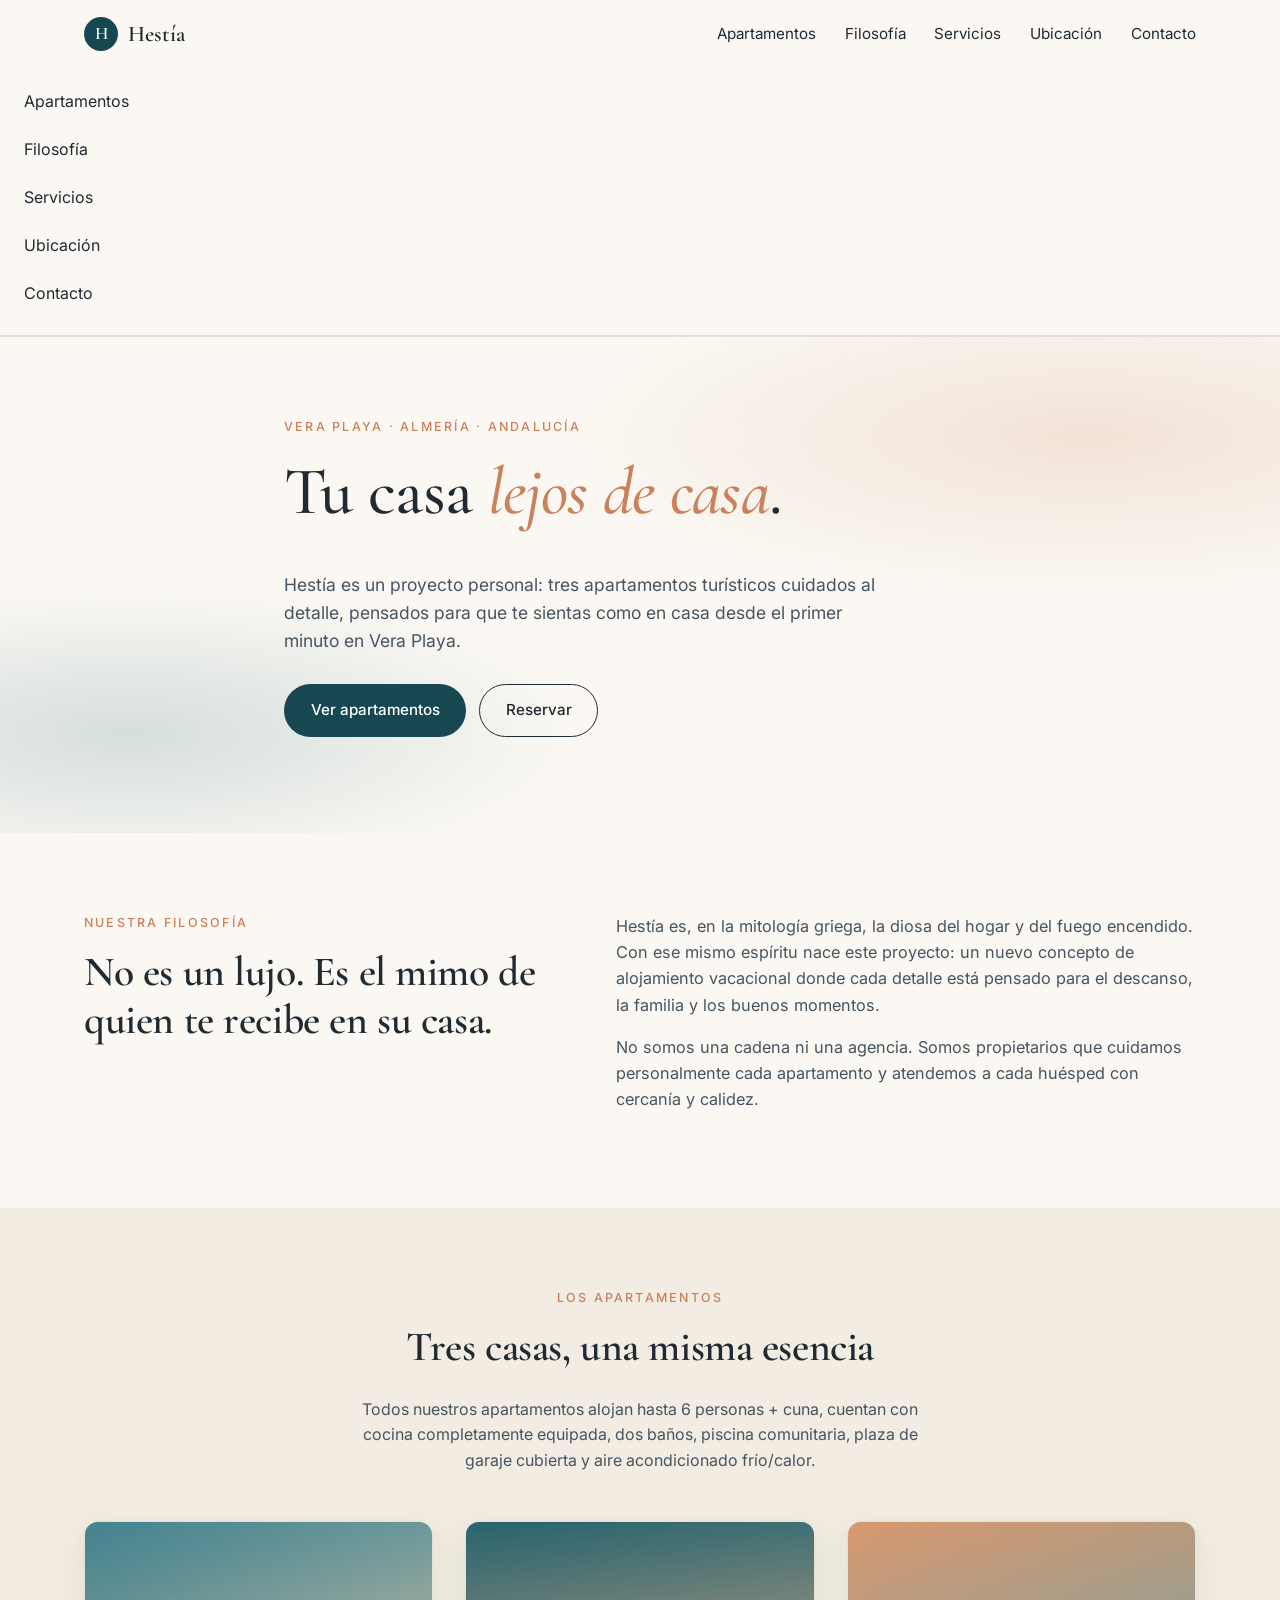
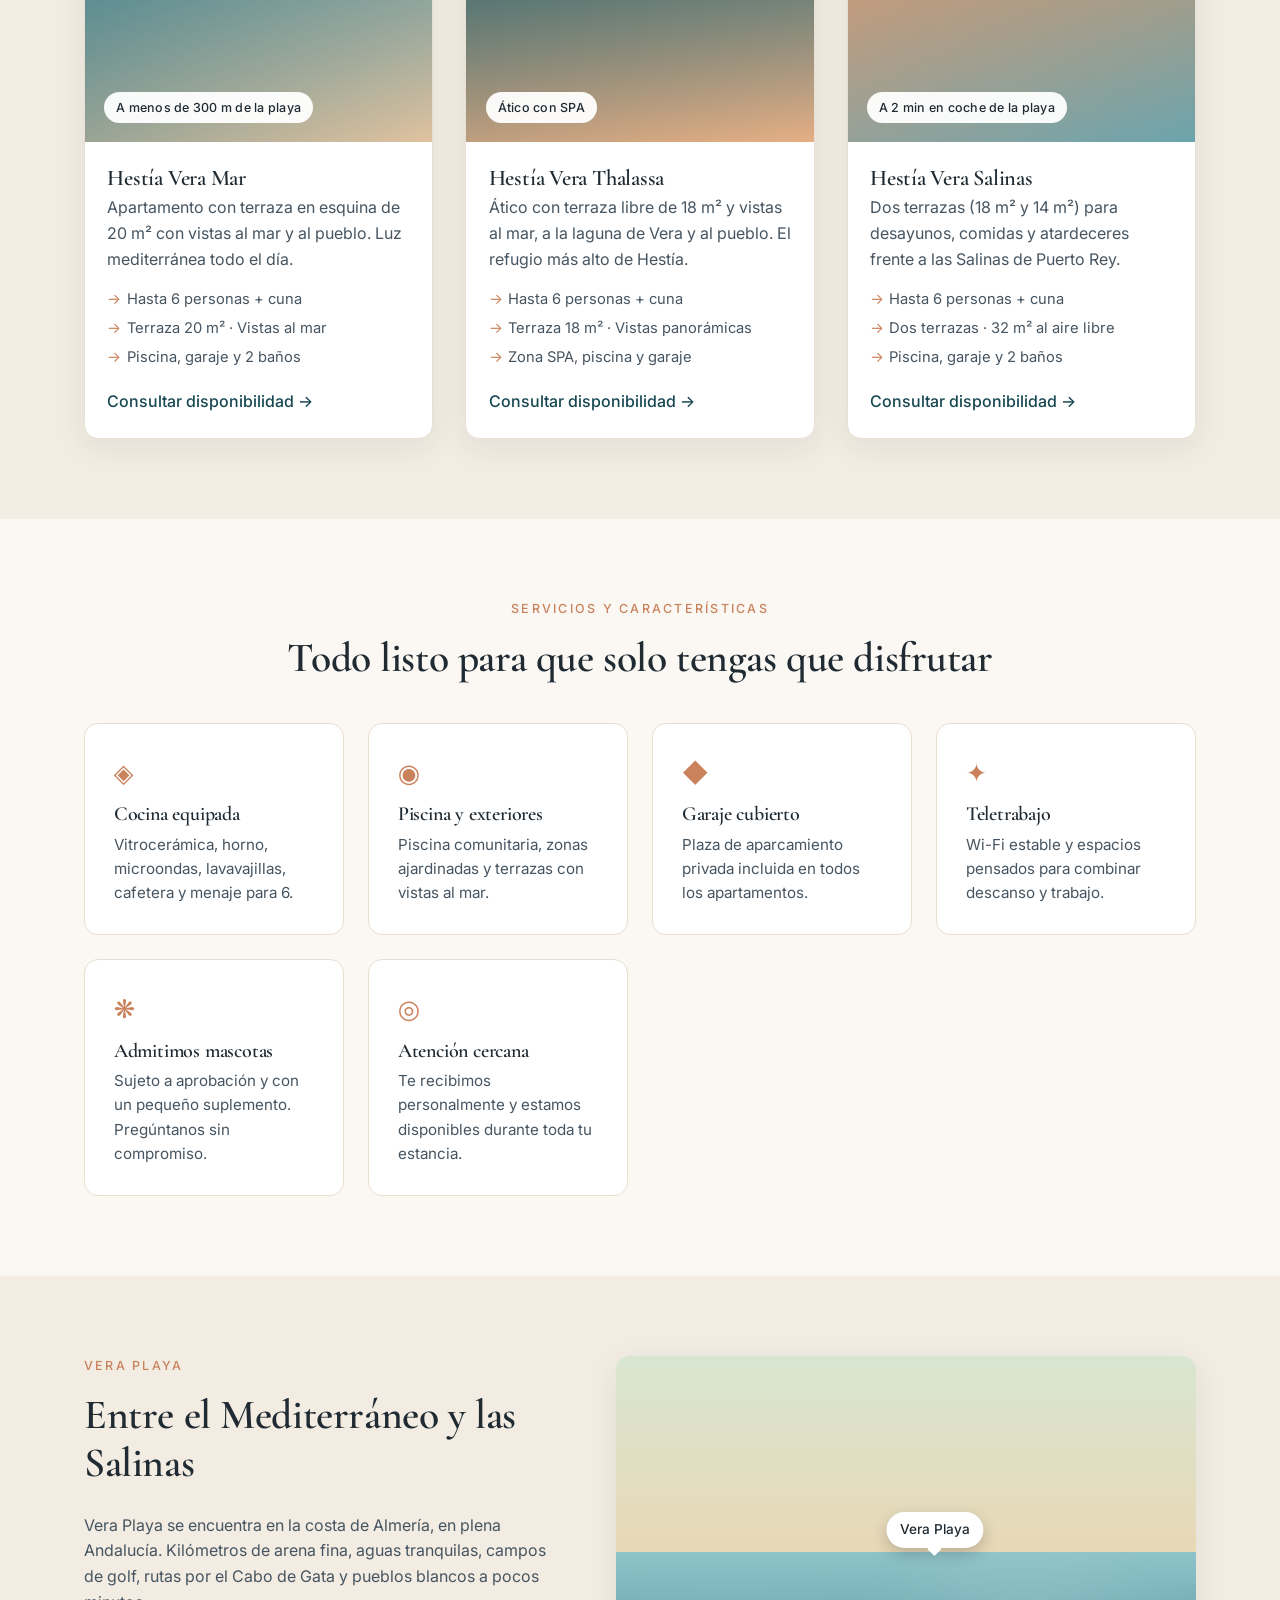
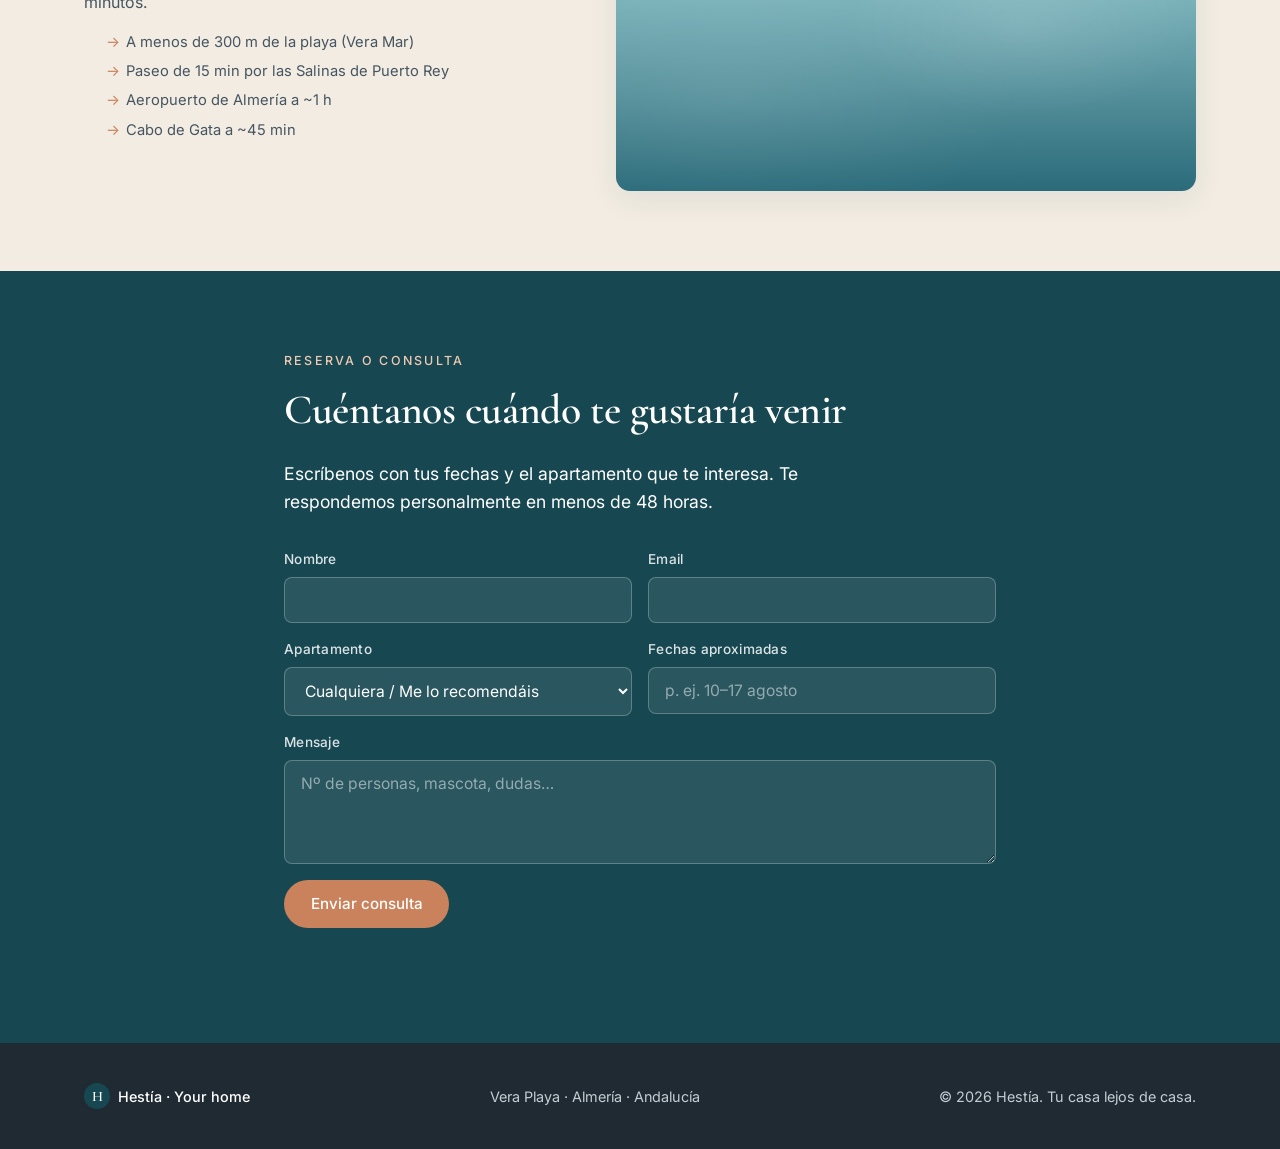
==== index.html @ c9be52aa "feat: initial Hestía landing page Sitio estático con los tres apartamentos (Vera Mar, Vera Thalassa," ====
<!DOCTYPE html>
<html lang="es">
<head>
  <meta charset="UTF-8" />
  <meta name="viewport" content="width=device-width, initial-scale=1.0" />
  <meta name="description" content="Hestía — Alquiler de apartamentos turísticos únicos en Vera Playa, Almería. Tu casa lejos de casa." />
  <title>Hestía · Apartamentos turísticos en Vera Playa, Almería</title>
  <link rel="preconnect" href="https://fonts.googleapis.com" />
  <link rel="preconnect" href="https://fonts.gstatic.com" crossorigin />
  <link href="https://fonts.googleapis.com/css2?family=Cormorant+Garamond:wght@500;600;700&family=Inter:wght@300;400;500;600&display=swap" rel="stylesheet" />
  <link rel="stylesheet" href="styles.css" />
</head>
<body>
  <header class="site-header">
    <div class="container nav">
      <a href="#" class="logo">
        <span class="logo-mark">H</span>
        <span class="logo-text">Hestía</span>
      </a>
      <nav aria-label="Principal">
        <ul class="nav-list">
          <li><a href="#apartamentos">Apartamentos</a></li>
          <li><a href="#filosofia">Filosofía</a></li>
          <li><a href="#servicios">Servicios</a></li>
          <li><a href="#ubicacion">Ubicación</a></li>
          <li><a href="#contacto">Contacto</a></li>
        </ul>
      </nav>
      <button class="menu-toggle" aria-expanded="false" aria-controls="mobile-nav" aria-label="Abrir menú">
        <span></span><span></span><span></span>
      </button>
    </div>
    <div id="mobile-nav" class="mobile-nav" hidden>
      <a href="#apartamentos">Apartamentos</a>
      <a href="#filosofia">Filosofía</a>
      <a href="#servicios">Servicios</a>
      <a href="#ubicacion">Ubicación</a>
      <a href="#contacto">Contacto</a>
    </div>
  </header>

  <main>
    <section class="hero">
      <div class="container hero-inner">
        <p class="eyebrow">Vera Playa · Almería · Andalucía</p>
        <h1>Tu casa <em>lejos de casa</em>.</h1>
        <p class="lead">
          Hestía es un proyecto personal: tres apartamentos turísticos cuidados
          al detalle, pensados para que te sientas como en casa desde el primer
          minuto en Vera Playa.
        </p>
        <div class="cta-row">
          <a class="btn btn-primary" href="#apartamentos">Ver apartamentos</a>
          <a class="btn btn-ghost" href="#contacto">Reservar</a>
        </div>
      </div>
      <div class="hero-gradient" aria-hidden="true"></div>
    </section>

    <section id="filosofia" class="section">
      <div class="container two-col">
        <div>
          <p class="eyebrow">Nuestra filosofía</p>
          <h2>No es un lujo. Es el mimo de quien te recibe en su casa.</h2>
        </div>
        <div class="prose">
          <p>
            Hestía es, en la mitología griega, la diosa del hogar y del fuego
            encendido. Con ese mismo espíritu nace este proyecto: un nuevo
            concepto de alojamiento vacacional donde cada detalle está pensado
            para el descanso, la familia y los buenos momentos.
          </p>
          <p>
            No somos una cadena ni una agencia. Somos propietarios que cuidamos
            personalmente cada apartamento y atendemos a cada huésped con
            cercanía y calidez.
          </p>
        </div>
      </div>
    </section>

    <section id="apartamentos" class="section section-alt">
      <div class="container">
        <p class="eyebrow center">Los apartamentos</p>
        <h2 class="center">Tres casas, una misma esencia</h2>
        <p class="section-intro center">
          Todos nuestros apartamentos alojan hasta 6 personas + cuna, cuentan
          con cocina completamente equipada, dos baños, piscina comunitaria,
          plaza de garaje cubierta y aire acondicionado frío/calor.
        </p>

        <div class="projects">
          <article class="project">
            <div class="project-art project-1" aria-hidden="true">
              <span class="project-tag">A menos de 300 m de la playa</span>
            </div>
            <h3>Hestía Vera Mar</h3>
            <p>
              Apartamento con terraza en esquina de 20 m² con vistas al mar y
              al pueblo. Luz mediterránea todo el día.
            </p>
            <ul class="feature-list">
              <li>Hasta 6 personas + cuna</li>
              <li>Terraza 20 m² · Vistas al mar</li>
              <li>Piscina, garaje y 2 baños</li>
            </ul>
            <a class="link-arrow" href="#contacto">Consultar disponibilidad →</a>
          </article>

          <article class="project">
            <div class="project-art project-2" aria-hidden="true">
              <span class="project-tag">Ático con SPA</span>
            </div>
            <h3>Hestía Vera Thalassa</h3>
            <p>
              Ático con terraza libre de 18 m² y vistas al mar, a la laguna de
              Vera y al pueblo. El refugio más alto de Hestía.
            </p>
            <ul class="feature-list">
              <li>Hasta 6 personas + cuna</li>
              <li>Terraza 18 m² · Vistas panorámicas</li>
              <li>Zona SPA, piscina y garaje</li>
            </ul>
            <a class="link-arrow" href="#contacto">Consultar disponibilidad →</a>
          </article>

          <article class="project">
            <div class="project-art project-3" aria-hidden="true">
              <span class="project-tag">A 2 min en coche de la playa</span>
            </div>
            <h3>Hestía Vera Salinas</h3>
            <p>
              Dos terrazas (18 m² y 14 m²) para desayunos, comidas y atardeceres
              frente a las Salinas de Puerto Rey.
            </p>
            <ul class="feature-list">
              <li>Hasta 6 personas + cuna</li>
              <li>Dos terrazas · 32 m² al aire libre</li>
              <li>Piscina, garaje y 2 baños</li>
            </ul>
            <a class="link-arrow" href="#contacto">Consultar disponibilidad →</a>
          </article>
        </div>
      </div>
    </section>

    <section id="servicios" class="section">
      <div class="container">
        <p class="eyebrow center">Servicios y características</p>
        <h2 class="center">Todo listo para que solo tengas que disfrutar</h2>
        <div class="grid">
          <article class="card">
            <div class="card-icon" aria-hidden="true">◈</div>
            <h3>Cocina equipada</h3>
            <p>Vitrocerámica, horno, microondas, lavavajillas, cafetera y menaje para 6.</p>
          </article>
          <article class="card">
            <div class="card-icon" aria-hidden="true">◉</div>
            <h3>Piscina y exteriores</h3>
            <p>Piscina comunitaria, zonas ajardinadas y terrazas con vistas al mar.</p>
          </article>
          <article class="card">
            <div class="card-icon" aria-hidden="true">◆</div>
            <h3>Garaje cubierto</h3>
            <p>Plaza de aparcamiento privada incluida en todos los apartamentos.</p>
          </article>
          <article class="card">
            <div class="card-icon" aria-hidden="true">✦</div>
            <h3>Teletrabajo</h3>
            <p>Wi-Fi estable y espacios pensados para combinar descanso y trabajo.</p>
          </article>
          <article class="card">
            <div class="card-icon" aria-hidden="true">❋</div>
            <h3>Admitimos mascotas</h3>
            <p>Sujeto a aprobación y con un pequeño suplemento. Pregúntanos sin compromiso.</p>
          </article>
          <article class="card">
            <div class="card-icon" aria-hidden="true">◎</div>
            <h3>Atención cercana</h3>
            <p>Te recibimos personalmente y estamos disponibles durante toda tu estancia.</p>
          </article>
        </div>
      </div>
    </section>

    <section id="ubicacion" class="section section-alt">
      <div class="container two-col">
        <div>
          <p class="eyebrow">Vera Playa</p>
          <h2>Entre el Mediterráneo y las Salinas</h2>
          <p class="prose">
            Vera Playa se encuentra en la costa de Almería, en plena Andalucía.
            Kilómetros de arena fina, aguas tranquilas, campos de golf, rutas
            por el Cabo de Gata y pueblos blancos a pocos minutos.
          </p>
          <ul class="feature-list">
            <li>A menos de 300 m de la playa (Vera Mar)</li>
            <li>Paseo de 15 min por las Salinas de Puerto Rey</li>
            <li>Aeropuerto de Almería a ~1 h</li>
            <li>Cabo de Gata a ~45 min</li>
          </ul>
        </div>
        <div class="map-card" aria-hidden="true">
          <div class="map-pin">Vera Playa</div>
          <div class="map-coast"></div>
        </div>
      </div>
    </section>

    <section id="contacto" class="section section-dark">
      <div class="container contact">
        <p class="eyebrow">Reserva o consulta</p>
        <h2>Cuéntanos cuándo te gustaría venir</h2>
        <p class="lead">
          Escríbenos con tus fechas y el apartamento que te interesa. Te
          respondemos personalmente en menos de 48 horas.
        </p>
        <form class="contact-form" novalidate>
          <label>
            Nombre
            <input type="text" name="name" autocomplete="name" required />
          </label>
          <label>
            Email
            <input type="email" name="email" autocomplete="email" required />
          </label>
          <label>
            Apartamento
            <select name="apartment">
              <option value="">Cualquiera / Me lo recomendáis</option>
              <option value="vera-mar">Hestía Vera Mar</option>
              <option value="vera-thalassa">Hestía Vera Thalassa</option>
              <option value="vera-salinas">Hestía Vera Salinas</option>
            </select>
          </label>
          <label>
            Fechas aproximadas
            <input type="text" name="dates" placeholder="p. ej. 10–17 agosto" />
          </label>
          <label class="full">
            Mensaje
            <textarea name="message" rows="4" placeholder="Nº de personas, mascota, dudas…" required></textarea>
          </label>
          <button class="btn btn-primary" type="submit">Enviar consulta</button>
          <p class="form-status" role="status" aria-live="polite"></p>
        </form>
      </div>
    </section>
  </main>

  <footer class="site-footer">
    <div class="container footer-inner">
      <div class="footer-brand">
        <span class="logo-mark small">H</span>
        <span>Hestía · Your home</span>
      </div>
      <p>Vera Playa · Almería · Andalucía</p>
      <p>© <span id="year"></span> Hestía. Tu casa lejos de casa.</p>
    </div>
  </footer>

  <script src="script.js"></script>
</body>
</html>
---- styles.css ----
:root {
  --bg: #fbf8f3;
  --bg-alt: #f2ece2;
  --ink: #1f2a32;
  --ink-soft: #465561;
  --accent: #c9825b;
  --accent-deep: #a3643f;
  --sea: #2b6b7a;
  --sea-deep: #174852;
  --line: #e7dfd2;
  --white: #ffffff;
  --radius: 14px;
  --radius-sm: 8px;
  --shadow: 0 8px 30px rgba(23, 72, 82, 0.08);
  --shadow-hover: 0 14px 40px rgba(23, 72, 82, 0.14);
  --max: 1160px;
  --serif: "Cormorant Garamond", Georgia, serif;
  --sans: "Inter", system-ui, -apple-system, Segoe UI, sans-serif;
}

* {
  box-sizing: border-box;
}

html {
  scroll-behavior: smooth;
}

body {
  margin: 0;
  font-family: var(--sans);
  color: var(--ink);
  background: var(--bg);
  line-height: 1.6;
  font-weight: 400;
  -webkit-font-smoothing: antialiased;
}

img {
  max-width: 100%;
  display: block;
}

a {
  color: var(--sea-deep);
  text-decoration: none;
  transition: color 0.2s ease;
}

a:hover {
  color: var(--accent);
}

.container {
  max-width: var(--max);
  margin: 0 auto;
  padding: 0 1.5rem;
}

/* Typography */
h1, h2, h3 {
  font-family: var(--serif);
  font-weight: 600;
  line-height: 1.15;
  color: var(--ink);
  margin: 0 0 0.6em;
  letter-spacing: -0.01em;
}

h1 {
  font-size: clamp(2.4rem, 5.5vw, 4.2rem);
  font-weight: 500;
}

h1 em {
  font-style: italic;
  color: var(--accent);
}

h2 {
  font-size: clamp(1.8rem, 3.5vw, 2.6rem);
}

h3 {
  font-size: 1.4rem;
}

p {
  margin: 0 0 1rem;
  color: var(--ink-soft);
}

.lead {
  font-size: 1.1rem;
  color: var(--ink-soft);
  max-width: 54ch;
}

.eyebrow {
  text-transform: uppercase;
  letter-spacing: 0.18em;
  font-size: 0.78rem;
  color: var(--accent);
  font-weight: 500;
  margin: 0 0 1rem;
}

.center {
  text-align: center;
  margin-left: auto;
  margin-right: auto;
}

.section-intro {
  max-width: 60ch;
  margin: 0 auto 3rem;
}

/* Header */
.site-header {
  position: sticky;
  top: 0;
  z-index: 50;
  background: rgba(251, 248, 243, 0.92);
  backdrop-filter: saturate(1.2) blur(10px);
  border-bottom: 1px solid var(--line);
}

.nav {
  display: flex;
  align-items: center;
  justify-content: space-between;
  padding: 1rem 1.5rem;
}

.logo {
  display: inline-flex;
  align-items: center;
  gap: 0.6rem;
  font-weight: 500;
  color: var(--ink);
  font-size: 1.15rem;
}

.logo-mark {
  display: inline-grid;
  place-items: center;
  width: 34px;
  height: 34px;
  border-radius: 50%;
  background: var(--sea-deep);
  color: var(--white);
  font-family: var(--serif);
  font-size: 1.1rem;
  font-weight: 600;
}

.logo-mark.small {
  width: 26px;
  height: 26px;
  font-size: 0.9rem;
}

.logo-text {
  font-family: var(--serif);
  font-size: 1.4rem;
  font-weight: 600;
}

.nav-list {
  list-style: none;
  margin: 0;
  padding: 0;
  display: flex;
  gap: 1.8rem;
}

.nav-list a {
  color: var(--ink);
  font-size: 0.95rem;
  font-weight: 400;
}

.menu-toggle {
  display: none;
  background: none;
  border: 0;
  padding: 0.5rem;
  cursor: pointer;
}

.menu-toggle span {
  display: block;
  width: 22px;
  height: 2px;
  background: var(--ink);
  margin: 4px 0;
  transition: transform 0.2s ease;
}

.mobile-nav {
  display: flex;
  flex-direction: column;
  padding: 1rem 1.5rem 1.5rem;
  gap: 0.8rem;
  background: var(--bg);
  border-bottom: 1px solid var(--line);
}

.mobile-nav a {
  color: var(--ink);
  padding: 0.3rem 0;
}

/* Hero */
.hero {
  position: relative;
  padding: 5rem 0 6rem;
  overflow: hidden;
}

.hero-inner {
  position: relative;
  max-width: 760px;
  z-index: 2;
}

.hero-gradient {
  position: absolute;
  inset: 0;
  background:
    radial-gradient(70% 55% at 85% 20%, rgba(201, 130, 91, 0.18), transparent 60%),
    radial-gradient(60% 50% at 10% 80%, rgba(43, 107, 122, 0.18), transparent 60%);
  z-index: 1;
  pointer-events: none;
}

.cta-row {
  display: flex;
  flex-wrap: wrap;
  gap: 0.8rem;
  margin-top: 1.8rem;
}

.btn {
  display: inline-flex;
  align-items: center;
  justify-content: center;
  padding: 0.85rem 1.6rem;
  font-size: 0.95rem;
  font-weight: 500;
  border-radius: 999px;
  border: 1px solid transparent;
  cursor: pointer;
  transition: transform 0.15s ease, background 0.2s ease, color 0.2s ease, border-color 0.2s ease;
  font-family: var(--sans);
}

.btn-primary {
  background: var(--sea-deep);
  color: var(--white);
}

.btn-primary:hover {
  background: var(--sea);
  color: var(--white);
  transform: translateY(-1px);
}

.btn-ghost {
  background: transparent;
  color: var(--ink);
  border-color: var(--ink);
}

.btn-ghost:hover {
  background: var(--ink);
  color: var(--white);
}

/* Sections */
.section {
  padding: 5rem 0;
  position: relative;
}

.section-alt {
  background: var(--bg-alt);
}

.section-dark {
  background: var(--sea-deep);
  color: var(--white);
}

.section-dark h2,
.section-dark .eyebrow,
.section-dark .lead,
.section-dark p {
  color: var(--white);
}

.section-dark .eyebrow {
  color: #f0c9b1;
}

.two-col {
  display: grid;
  grid-template-columns: 1fr 1.2fr;
  gap: 3rem;
  align-items: start;
}

.prose p {
  font-size: 1.02rem;
}

/* Cards grid */
.grid {
  display: grid;
  grid-template-columns: repeat(auto-fit, minmax(250px, 1fr));
  gap: 1.5rem;
  margin-top: 2.5rem;
}

.card {
  background: var(--white);
  padding: 1.8rem;
  border-radius: var(--radius);
  border: 1px solid var(--line);
  transition: transform 0.2s ease, box-shadow 0.2s ease;
}

.card:hover {
  transform: translateY(-3px);
  box-shadow: var(--shadow-hover);
}

.card-icon {
  font-size: 1.6rem;
  color: var(--accent);
  margin-bottom: 0.6rem;
}

.card h3 {
  font-size: 1.25rem;
  margin-bottom: 0.4rem;
}

.card p {
  font-size: 0.95rem;
  margin: 0;
}

/* Projects / apartments */
.projects {
  display: grid;
  grid-template-columns: repeat(auto-fit, minmax(280px, 1fr));
  gap: 2rem;
  margin-top: 2.5rem;
}

.project {
  background: var(--white);
  border-radius: var(--radius);
  overflow: hidden;
  border: 1px solid var(--line);
  box-shadow: var(--shadow);
  transition: transform 0.25s ease, box-shadow 0.25s ease;
  display: flex;
  flex-direction: column;
}

.project:hover {
  transform: translateY(-4px);
  box-shadow: var(--shadow-hover);
}

.project-art {
  position: relative;
  height: 220px;
  display: flex;
  align-items: flex-end;
  padding: 1.2rem;
}

.project-tag {
  background: rgba(255, 255, 255, 0.95);
  color: var(--ink);
  padding: 0.35rem 0.75rem;
  border-radius: 999px;
  font-size: 0.78rem;
  font-weight: 500;
  letter-spacing: 0.02em;
}

.project-1 {
  background:
    linear-gradient(135deg, rgba(43, 107, 122, 0.65), rgba(201, 130, 91, 0.25)),
    linear-gradient(180deg, #6fb0b9 0%, #e8d8b6 100%);
}

.project-2 {
  background:
    linear-gradient(160deg, rgba(23, 72, 82, 0.55), rgba(201, 130, 91, 0.35)),
    linear-gradient(180deg, #3d8591 0%, #f5c79b 100%);
}

.project-3 {
  background:
    linear-gradient(135deg, rgba(201, 130, 91, 0.55), rgba(43, 107, 122, 0.35)),
    linear-gradient(180deg, #e8b489 0%, #8ec3c9 100%);
}

.project h3 {
  padding: 1.4rem 1.4rem 0.3rem;
  margin: 0;
}

.project > p {
  padding: 0 1.4rem;
  margin-bottom: 1rem;
}

.feature-list {
  list-style: none;
  margin: 0 1.4rem 1.2rem;
  padding: 0;
  display: grid;
  gap: 0.35rem;
}

.feature-list li {
  position: relative;
  padding-left: 1.2rem;
  color: var(--ink-soft);
  font-size: 0.92rem;
}

.feature-list li::before {
  content: "→";
  position: absolute;
  left: 0;
  color: var(--accent);
}

.link-arrow {
  display: inline-block;
  margin: 0 1.4rem 1.4rem;
  font-weight: 500;
  color: var(--sea-deep);
  border-bottom: 1px solid transparent;
  transition: border-color 0.2s ease;
  align-self: flex-start;
}

.link-arrow:hover {
  border-bottom-color: var(--accent);
}

/* Map card */
.map-card {
  position: relative;
  aspect-ratio: 4 / 3;
  border-radius: var(--radius);
  overflow: hidden;
  background:
    linear-gradient(180deg, #d8e6d1 0%, #e8d8b6 45%, #8ec3c9 45%, #2b6b7a 100%);
  box-shadow: var(--shadow);
}

.map-coast {
  position: absolute;
  inset: 45% 0 0 0;
  background:
    radial-gradient(30% 40% at 70% 30%, rgba(255, 255, 255, 0.12), transparent),
    radial-gradient(50% 60% at 20% 60%, rgba(255, 255, 255, 0.08), transparent);
}

.map-pin {
  position: absolute;
  top: 40%;
  left: 55%;
  transform: translate(-50%, -50%);
  background: var(--white);
  color: var(--ink);
  padding: 0.45rem 0.85rem;
  border-radius: 999px;
  font-size: 0.85rem;
  font-weight: 500;
  box-shadow: 0 6px 16px rgba(0, 0, 0, 0.2);
}

.map-pin::after {
  content: "";
  position: absolute;
  left: 50%;
  bottom: -6px;
  transform: translateX(-50%) rotate(45deg);
  width: 10px;
  height: 10px;
  background: var(--white);
}

/* Contact form */
.contact {
  max-width: 760px;
  margin: 0 auto;
}

.contact-form {
  display: grid;
  grid-template-columns: 1fr 1fr;
  gap: 1rem;
  margin-top: 2rem;
}

.contact-form label {
  display: flex;
  flex-direction: column;
  gap: 0.4rem;
  font-size: 0.85rem;
  color: rgba(255, 255, 255, 0.85);
  font-weight: 500;
  letter-spacing: 0.02em;
}

.contact-form label.full {
  grid-column: 1 / -1;
}

.contact-form input,
.contact-form select,
.contact-form textarea {
  width: 100%;
  padding: 0.8rem 1rem;
  background: rgba(255, 255, 255, 0.08);
  border: 1px solid rgba(255, 255, 255, 0.25);
  border-radius: var(--radius-sm);
  color: var(--white);
  font-family: inherit;
  font-size: 0.98rem;
  transition: border-color 0.2s ease, background 0.2s ease;
}

.contact-form input::placeholder,
.contact-form textarea::placeholder {
  color: rgba(255, 255, 255, 0.5);
}

.contact-form input:focus,
.contact-form select:focus,
.contact-form textarea:focus {
  outline: none;
  border-color: var(--accent);
  background: rgba(255, 255, 255, 0.12);
}

.contact-form select option {
  color: var(--ink);
}

.contact-form .btn {
  grid-column: 1 / -1;
  justify-self: start;
  background: var(--accent);
  color: var(--white);
}

.contact-form .btn:hover {
  background: var(--accent-deep);
}

.form-status {
  grid-column: 1 / -1;
  margin: 0;
  font-size: 0.9rem;
  color: #f0c9b1;
  min-height: 1.2rem;
}

/* Footer */
.site-footer {
  background: var(--ink);
  color: #c5cdd3;
  padding: 2.5rem 0;
  font-size: 0.9rem;
}

.footer-inner {
  display: flex;
  flex-wrap: wrap;
  justify-content: space-between;
  align-items: center;
  gap: 1rem;
}

.footer-brand {
  display: inline-flex;
  align-items: center;
  gap: 0.5rem;
  color: var(--white);
  font-weight: 500;
}

.site-footer p {
  margin: 0;
  color: #c5cdd3;
}

/* Responsive */
@media (max-width: 820px) {
  .nav-list {
    display: none;
  }
  .menu-toggle {
    display: block;
  }
  .two-col {
    grid-template-columns: 1fr;
    gap: 2rem;
  }
  .contact-form {
    grid-template-columns: 1fr;
  }
  .section {
    padding: 3.5rem 0;
  }
  .hero {
    padding: 3.5rem 0 4.5rem;
  }
}

@media (prefers-reduced-motion: reduce) {
  * {
    scroll-behavior: auto !important;
    transition: none !important;
    animation: none !important;
  }
}
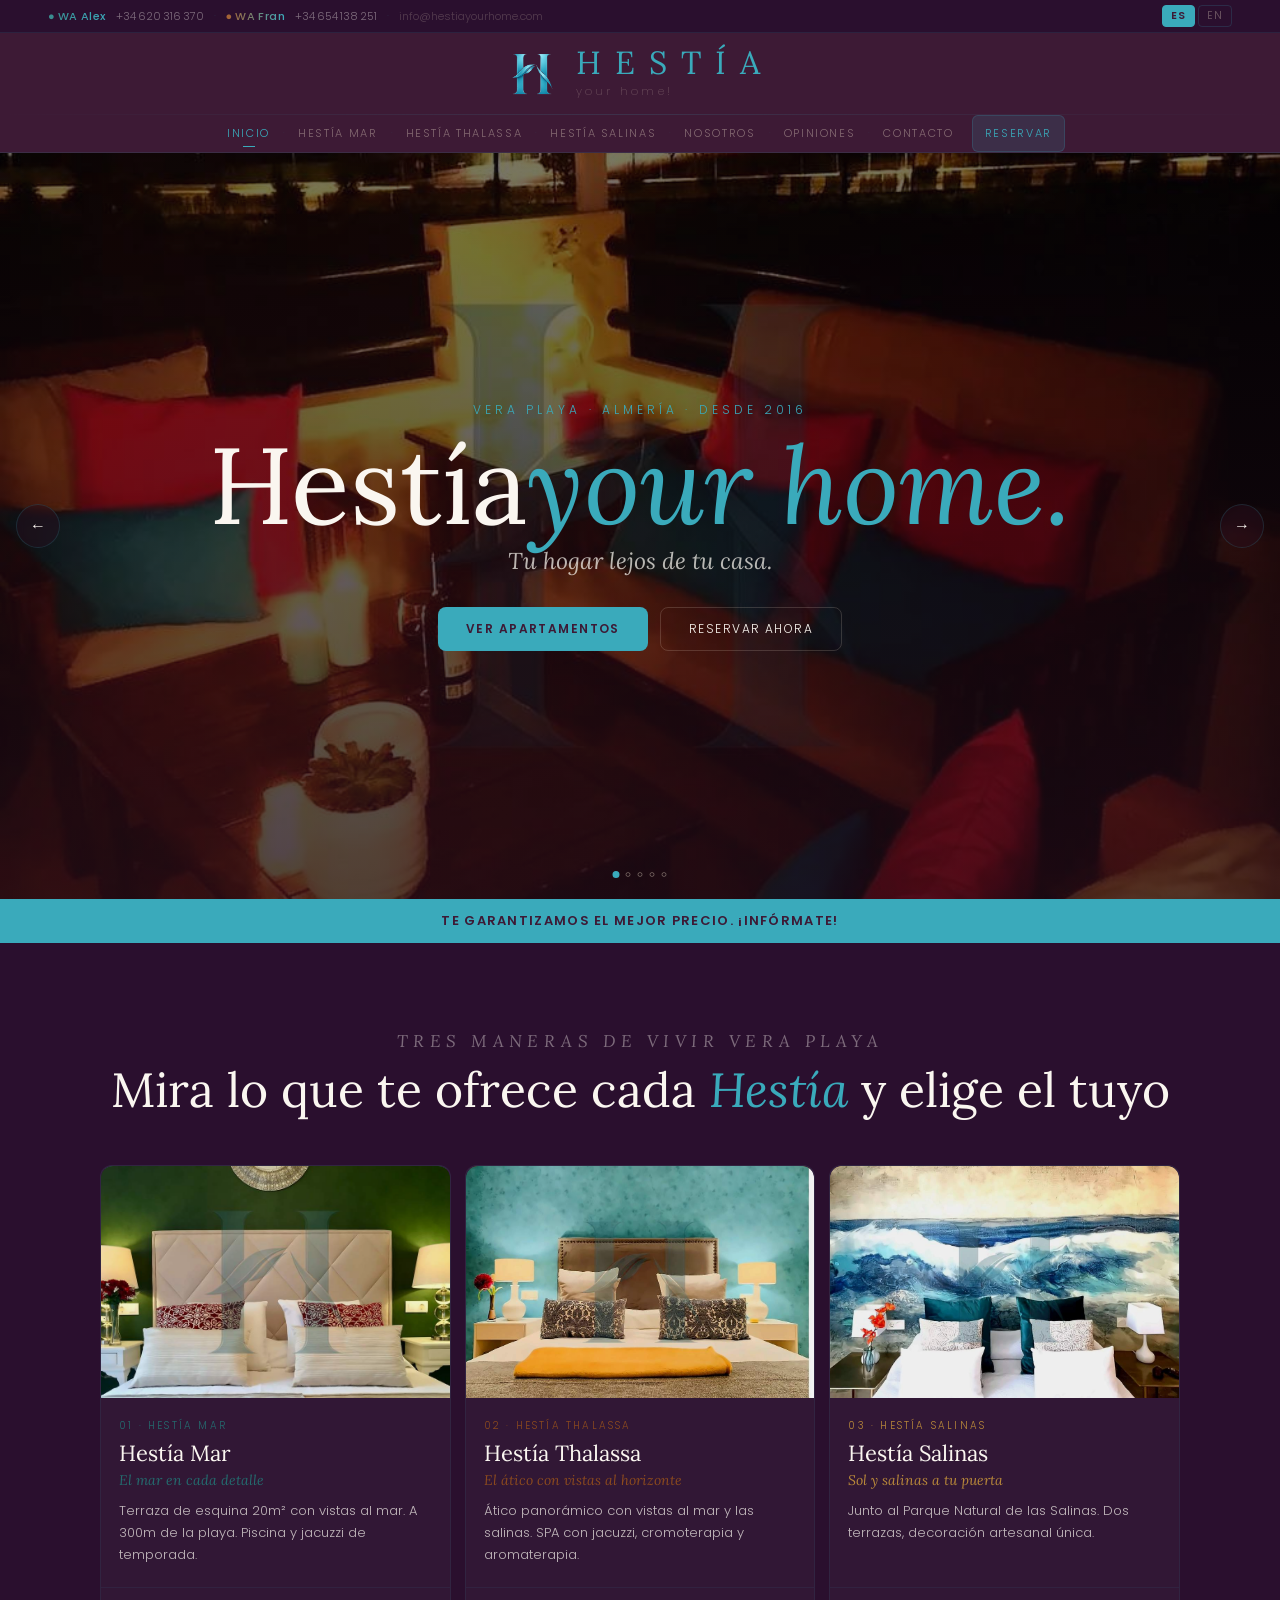
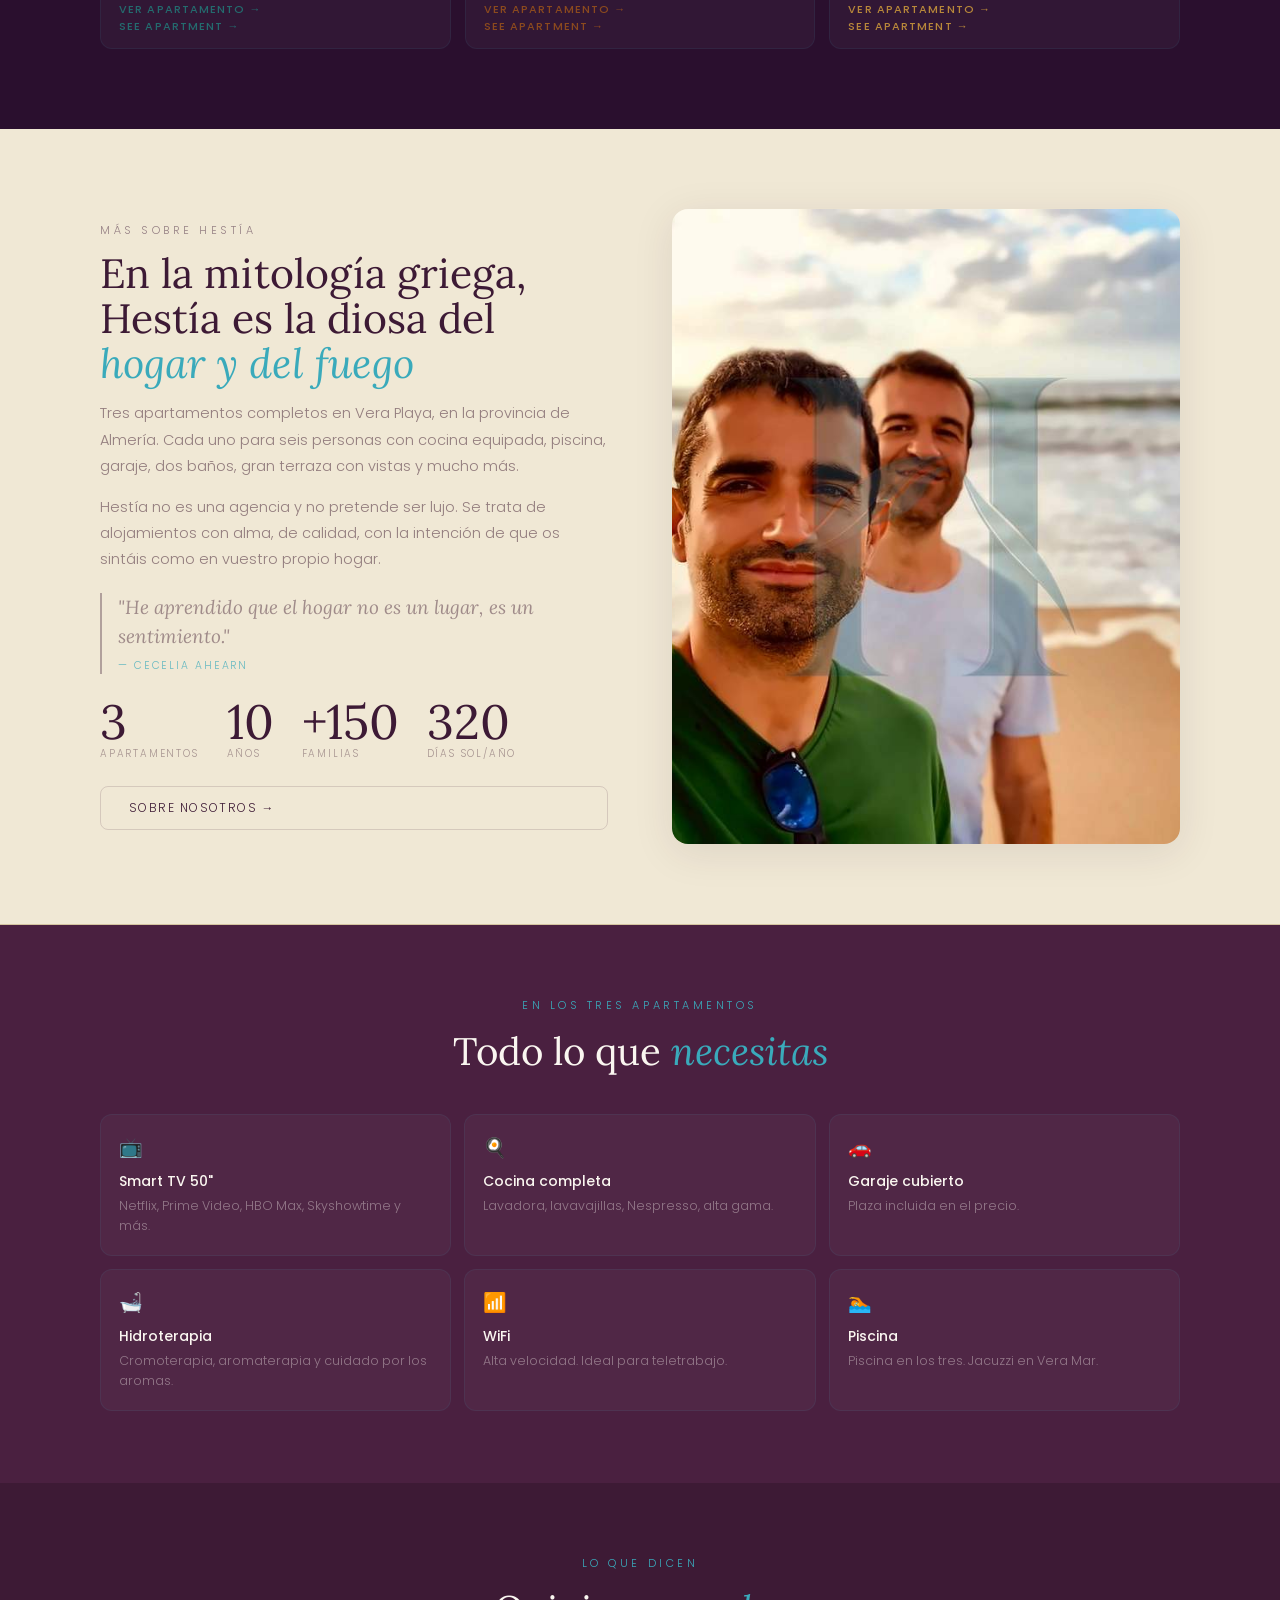
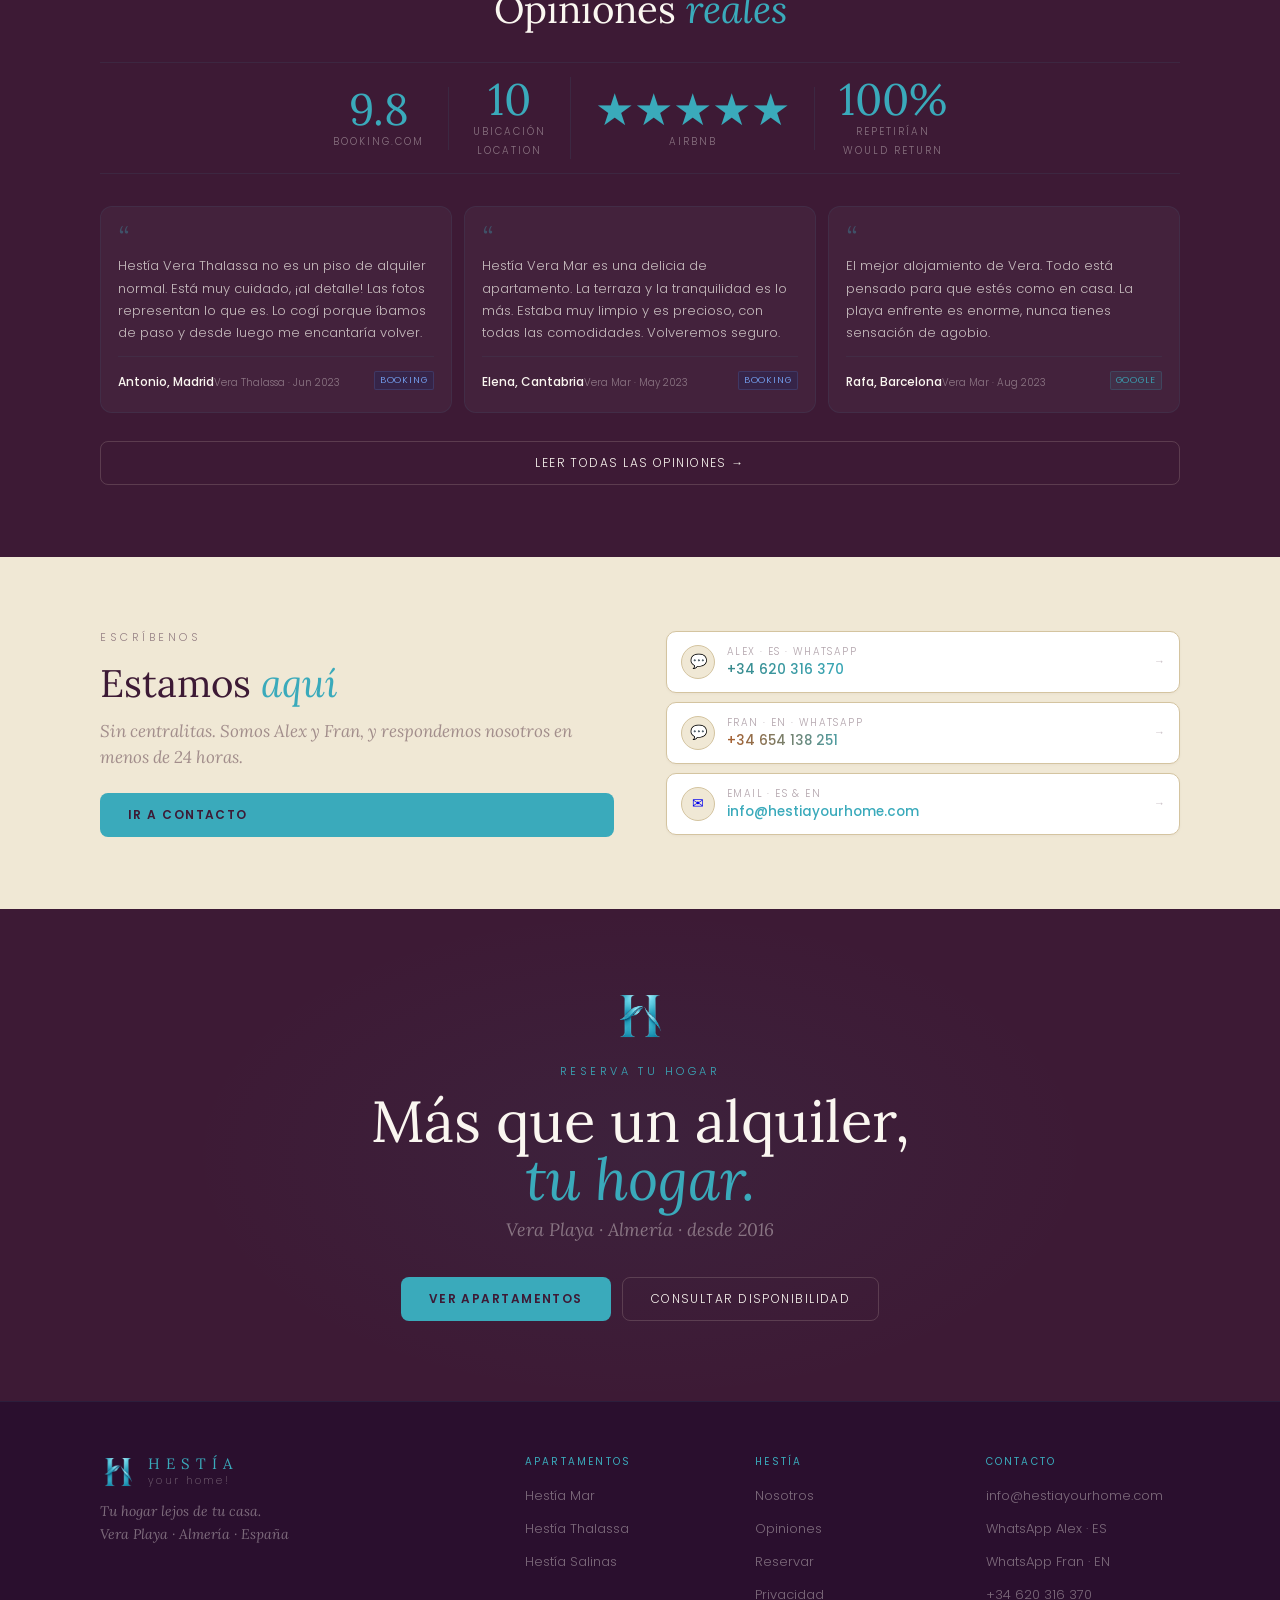
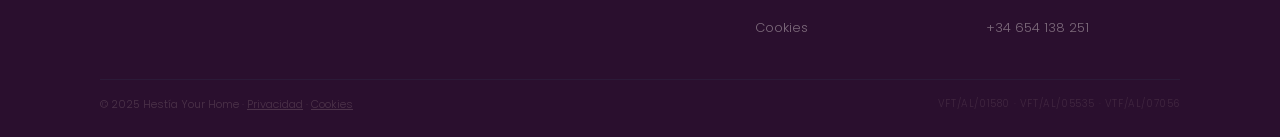
==== commit a6881d20: "Add files via upload" ====
--- a/index.html
+++ b/index.html
@@ -1,264 +1,670 @@
 <!DOCTYPE html>
 <html lang="es">
 <head>
-  <meta charset="UTF-8" />
-  <meta name="viewport" content="width=device-width, initial-scale=1.0" />
-  <meta name="description" content="Hestía — Alquiler de apartamentos turísticos únicos en Vera Playa, Almería. Tu casa lejos de casa." />
-  <title>Hestía · Apartamentos turísticos en Vera Playa, Almería</title>
-  <link rel="preconnect" href="https://fonts.googleapis.com" />
-  <link rel="preconnect" href="https://fonts.gstatic.com" crossorigin />
-  <link href="https://fonts.googleapis.com/css2?family=Cormorant+Garamond:wght@500;600;700&family=Inter:wght@300;400;500;600&display=swap" rel="stylesheet" />
-  <link rel="stylesheet" href="styles.css" />
+<meta charset="UTF-8"><meta name="viewport" content="width=device-width,initial-scale=1.0">
+<title><span class="txt-es">Inicio</span><span class="txt-en">Home</span> &middot; Hest&iacute;a Your Home</title>
+<meta name="description" content="Hest&iacute;a Your Home &mdash; Apartamentos vacacionales &uacute;nicos en Vera Playa, Almer&iacute;a.">
+<link rel="preconnect" href="https://fonts.googleapis.com"><link rel="preconnect" href="https://fonts.gstatic.com" crossorigin><link href="https://fonts.googleapis.com/css2?family=Lora:ital,wght@0,300;0,400;1,300;1,400&family=Poppins:wght@200;300;400;500;600&display=swap" rel="stylesheet">
+<style>
+*,*::before,*::after{box-sizing:border-box;margin:0;padding:0}
+html{scroll-behavior:smooth;font-size:16px}
+body{font-family:'Poppins',sans-serif;overflow-x:hidden;-webkit-font-smoothing:antialiased}
+:root{
+  --ber:#3D1A35;--ber-dk:#2A0F2E;--ber-md:#4A2040;
+  --sol:#3AAABB;--sol-h:#2A8E9E;--sol-s:rgba(58,170,187,.14);
+  --arena:#F0E8D5;--arena-d:#D4C4A0;--caliza:#FAF6F0;
+  --crema:#FAF6F0;--crema-m:rgba(250,246,240,.72);--crema-s:rgba(250,246,240,.40);
+  --vm:#246B6E;--vm2:#3A8A8C;
+  --vt:#8B4A1E;--vt2:#A86030;
+  --vs:#B8883A;--vs2:#CCA050;
+  --pad:clamp(1.2rem,4vw,3rem);--r:3px;--tw:1080px;
+}
+
+/* ─── TOPBAR ─────────────────────────────────────────── */
+.topbar{background:var(--ber-dk);border-bottom:1px solid rgba(58,170,187,.12);padding:5px var(--pad);display:flex;align-items:center;justify-content:space-between;flex-wrap:wrap;gap:8px}
+.tb-contacts{display:flex;align-items:center;gap:10px;flex-wrap:wrap}
+.tb-wa{font-family:'Poppins',sans-serif;font-weight:500;font-size:11px;text-decoration:none;letter-spacing:.04em;white-space:nowrap}
+.tb-wa-a{background:linear-gradient(90deg,var(--vm2),var(--sol));-webkit-background-clip:text;-webkit-text-fill-color:transparent;background-clip:text}
+.tb-wa-f{background:linear-gradient(90deg,var(--vt2),var(--sol));-webkit-background-clip:text;-webkit-text-fill-color:transparent;background-clip:text}
+.tb-sep{color:rgba(58,170,187,.18);font-size:9px}
+.tb-tel{font-family:'Poppins',sans-serif;font-weight:300;font-size:11px;color:var(--crema-s);text-decoration:none;transition:color .2s;white-space:nowrap}
+.tb-tel:hover{color:var(--sol)}
+.tb-email{font-family:'Poppins',sans-serif;font-weight:300;font-size:11px;color:rgba(232,217,197,.22);text-decoration:none;transition:color .2s}
+.tb-email:hover{color:var(--sol)}
+.tb-lang{display:flex;gap:3px}
+.lb{background:transparent;border:1px solid rgba(58,170,187,.18);color:rgba(232,217,197,.32);font-family:'Poppins',sans-serif;font-size:10.5px;letter-spacing:.1em;padding:2px 8px;border-radius:2px;cursor:pointer;transition:all .2s}
+.lb.on,.lb:hover{background:var(--sol);border-color:var(--sol);color:var(--ber);font-weight:600}
+
+/* ─── HEADER ─────────────────────────────────────────── */
+.hd{position:sticky;top:0;z-index:200;background:var(--ber);border-bottom:1px solid rgba(58,170,187,.13)}
+.hd-brand{display:flex;align-items:center;justify-content:center;gap:18px;padding:14px var(--pad);text-decoration:none}
+.hd-logo{height:52px;width:auto;display:block;flex-shrink:0}
+.hd-tx{display:flex;flex-direction:column;gap:4px}
+.hd-name{font-family:'Lora',serif;font-weight:300;font-style:normal;font-size:clamp(20px,2.8vw,32px);letter-spacing:.44em;color:var(--sol);text-transform:uppercase;line-height:1}
+.hd-sub{font-family:'Poppins',sans-serif;font-weight:200;font-size:11.5px;letter-spacing:.28em;color:rgba(232,217,197,.28);text-transform:lowercase}
+.hd-rule{height:1px;background:linear-gradient(to right,transparent,rgba(58,170,187,.16),transparent)}
+.hd-nav{display:flex;align-items:center;justify-content:center;overflow-x:auto;scrollbar-width:none;padding:0 var(--pad)}
+.hd-nav::-webkit-scrollbar{display:none}
+.hd-nav a{font-family:'Poppins',sans-serif;font-weight:300;font-size:11px;letter-spacing:.15em;text-transform:uppercase;color:rgba(232,217,197,.42);text-decoration:none;padding:9px 12px;white-space:nowrap;flex-shrink:0;transition:color .18s;position:relative}
+.hd-nav a::after{content:'';position:absolute;bottom:4px;left:50%;transform:translateX(-50%) scaleX(0);width:12px;height:1px;background:var(--sol);transition:transform .2s}
+.hd-nav a:hover,.hd-nav a.active{color:var(--sol)}
+.hd-nav a:hover::after,.hd-nav a.active::after{transform:translateX(-50%) scaleX(1)}
+.hd-sep{color:rgba(58,170,187,.12)!important;font-size:8px!important;padding:9px 1px!important;pointer-events:none}
+.hd-sep::after{display:none!important}
+.hd-rsv{background:var(--sol-s)!important;color:var(--sol)!important;border:1px solid rgba(58,170,187,.2)!important;border-radius:2px!important;margin-left:6px!important}
+.hd-rsv:hover{background:var(--sol)!important;color:var(--ber)!important}
+.hd-rsv::after{display:none!important}
+
+/* ─── UTILIDADES ──────────────────────────────────────── */
+.ey{font-family:'Poppins',sans-serif;font-weight:300;font-size:11px;letter-spacing:.32em;text-transform:uppercase;color:var(--sol);margin-bottom:12px}
+.tw{max-width:var(--tw);margin:0 auto}
+.btn-sol{display:inline-block;background:var(--sol);color:var(--ber);font-family:'Poppins',sans-serif;font-weight:600;font-size:12px;letter-spacing:.12em;text-transform:uppercase;padding:13px 28px;border:none;border-radius:var(--r);text-decoration:none;cursor:pointer;transition:background .2s}
+.btn-sol:hover{background:var(--sol-h)}
+.btn-out-dk{display:inline-block;background:transparent;color:var(--crema);font-family:'Poppins',sans-serif;font-weight:300;font-size:12px;letter-spacing:.12em;text-transform:uppercase;padding:12px 28px;border:1px solid rgba(232,217,197,.18);border-radius:var(--r);text-decoration:none;transition:all .2s}
+.btn-out-dk:hover{border-color:var(--sol);color:var(--sol)}
+.btn-out-lt{display:inline-block;background:transparent;color:var(--ber);font-family:'Poppins',sans-serif;font-weight:300;font-size:12px;letter-spacing:.12em;text-transform:uppercase;padding:12px 28px;border:1px solid rgba(61,26,46,.15);border-radius:var(--r);text-decoration:none;transition:all .2s}
+.btn-out-lt:hover{border-color:var(--sol);color:var(--sol)}
+
+/* ─── CTA BAND ────────────────────────────────────────── */
+.cta-band{background:var(--ber);padding:80px var(--pad);text-align:center;position:relative;overflow:hidden}
+.cta-band::before{content:'';position:absolute;inset:0;background:radial-gradient(ellipse 700px 380px at 50% 50%,rgba(58,170,187,.055),transparent 65%);pointer-events:none}
+.cta-band img{height:54px;width:auto;display:block;margin:0 auto 20px;position:relative}
+.cta-band .ey{position:relative}
+.cta-h{font-family:'Lora',serif;font-weight:300;font-size:clamp(32px,5vw,58px);color:var(--crema);line-height:1;margin-bottom:10px;position:relative}
+.cta-h em{font-style:italic;color:var(--sol)}
+.cta-sl{font-family:'Lora',serif;font-style:italic;font-weight:300;font-size:18px;color:var(--crema-s);margin-bottom:36px;position:relative}
+.cta-btns{display:flex;align-items:center;justify-content:center;gap:11px;flex-wrap:wrap;position:relative}
+
+/* ─── FOOTER ──────────────────────────────────────────── */
+.ft{background:var(--ber-dk);border-top:1px solid rgba(58,170,187,.10);padding:52px var(--pad) 24px}
+.ft-g{max-width:var(--tw);margin:0 auto;display:grid;grid-template-columns:2fr 1fr 1fr 1fr;gap:36px;margin-bottom:32px}
+.ft-brand{display:flex;align-items:center;gap:12px;text-decoration:none;margin-bottom:10px}
+.ft-brand img{height:36px;width:auto}
+.ft-bn{font-family:'Lora',serif;font-weight:300;font-size:15px;letter-spacing:.4em;color:var(--sol);text-transform:uppercase;display:block}
+.ft-bs{font-family:'Poppins',sans-serif;font-weight:200;font-size:10.5px;letter-spacing:.22em;color:var(--crema-s);text-transform:lowercase;display:block}
+.ft-tag{font-family:'Lora',serif;font-style:italic;font-weight:300;font-size:14px;color:var(--crema-s);line-height:1.65;margin-top:8px}
+.ft-col h4{font-family:'Poppins',sans-serif;font-weight:400;font-size:10px;letter-spacing:.22em;text-transform:uppercase;color:var(--sol);margin-bottom:12px}
+.ft-col ul{list-style:none}
+.ft-col li{margin-bottom:8px}
+.ft-col a{font-family:'Poppins',sans-serif;font-weight:300;font-size:13px;color:var(--crema-s);text-decoration:none;transition:color .2s}
+.ft-col a:hover{color:var(--sol)}
+.ft-bot{max-width:var(--tw);margin:0 auto;border-top:1px solid rgba(58,170,187,.07);padding-top:16px;display:flex;align-items:center;justify-content:space-between;flex-wrap:wrap;gap:7px}
+.ft-copy{font-family:'Poppins',sans-serif;font-weight:300;font-size:11px;color:rgba(232,217,197,.18)}
+.ft-lic{font-family:'Poppins',sans-serif;font-weight:300;font-size:10px;color:rgba(232,217,197,.12);letter-spacing:.06em}
+
+/* ─── LANGUAGE SECTIONS ───────────────────────────────── */
+.lang-es,.lang-en{display:none}
+body.es .lang-es{display:block}
+body.en .lang-en{display:block}
+body.es .lang-es.flex,.body.en .lang-en.flex{display:flex}
+/* For inline spans */
+.txt-es,.txt-en{display:none}
+body.es .txt-es{display:inline}
+body.en .txt-en{display:inline}
+
+/* ─── ANIMATIONS ──────────────────────────────────────── */
+[da]{opacity:0;transform:translateY(16px);transition:opacity .5s ease,transform .5s ease}
+[da].in{opacity:1;transform:translateY(0)}
+
+/* ─── RESPONSIVE ──────────────────────────────────────── */
+@media(max-width:900px){.ft-g{grid-template-columns:1fr 1fr}}
+@media(max-width:600px){
+  .ft-g{grid-template-columns:1fr}
+  .topbar{flex-direction:column;align-items:flex-start}
+  .hd-logo{height:44px}
+  .tb-email{display:none}
+}
+
+body{background:var(--ber)}
+
+/* CAROUSEL */
+.car{position:relative;overflow:hidden;height:calc(100vh - 154px);min-height:480px;max-height:880px}
+.car-track{display:flex;height:100%;transition:transform .8s cubic-bezier(.4,0,.2,1)}
+.car-slide{flex:0 0 100%;position:relative;overflow:hidden}
+.car-img{width:100%;height:100%;object-fit:cover;filter:brightness(.5) saturate(1.1)}
+.car-ov{position:absolute;inset:0;display:flex;flex-direction:column;align-items:center;justify-content:center;text-align:center;padding:clamp(2rem,6vw,5rem);background:linear-gradient(to bottom,rgba(42,16,32,.08),rgba(42,16,32,.55))}
+.car-ey{font-family:'Poppins',sans-serif;font-weight:300;font-size:12px;letter-spacing:.34em;text-transform:uppercase;color:var(--sol);margin-bottom:16px}
+.car-h{font-family:'Lora',serif;font-weight:300;font-size:clamp(50px,9.5vw,108px);line-height:.92;color:var(--crema);margin-bottom:12px}
+.car-h em{font-style:italic;color:var(--sol)}
+.car-sl{font-family:'Lora',serif;font-style:italic;font-weight:300;font-size:clamp(16px,2.2vw,23px);color:var(--crema-m);margin-bottom:32px}
+.car-btns{display:flex;gap:12px;flex-wrap:wrap;justify-content:center}
+.car-arr{position:absolute;top:50%;transform:translateY(-50%);background:rgba(42,16,32,.42);border:1px solid rgba(58,170,187,.18);color:var(--crema);width:44px;height:44px;border-radius:50%;display:flex;align-items:center;justify-content:center;cursor:pointer;transition:all .2s;font-size:16px;z-index:10;backdrop-filter:blur(4px)}
+.car-arr:hover{background:rgba(58,170,187,.25);border-color:var(--sol)}
+.car-prev{left:16px}.car-next{right:16px}
+.car-dots{position:absolute;bottom:22px;left:50%;transform:translateX(-50%);display:flex;gap:7px;z-index:10}
+.car-dot{width:5px;height:5px;border-radius:50%;border:1px solid rgba(232,217,197,.35);background:transparent;cursor:pointer;transition:all .22s;padding:0}
+.car-dot.on{background:var(--sol);border-color:var(--sol);transform:scale(1.4)}
+.car-badge{position:absolute;bottom:50px;right:var(--pad);background:rgba(42,16,32,.65);border:1px solid rgba(58,170,187,.2);backdrop-filter:blur(8px);border-radius:var(--r);padding:6px 12px;font-family:'Poppins',sans-serif;font-weight:300;font-size:10px;letter-spacing:.12em;text-transform:uppercase;color:var(--crema-s);z-index:10}
+.car-badge b{color:var(--sol);font-weight:500}
+
+/* BEST PRICE */
+.best-price{background:var(--sol);padding:12px var(--pad);text-align:center}
+.best-price a{font-family:'Poppins',sans-serif;font-weight:600;font-size:13px;letter-spacing:.1em;color:var(--ber);text-decoration:none;text-transform:uppercase}
+.best-price a:hover{opacity:.8}
+
+/* APARTAMENTOS */
+.s-apts{background:var(--ber-dk);padding:80px var(--pad)}
+.s-apts-hd{text-align:center;margin-bottom:48px}
+.s-apts-hd h2{font-family:'Lora',serif;font-weight:300;font-size:clamp(28px,4vw,48px);color:var(--crema);line-height:1.1}
+.s-apts-hd h2 em{font-style:italic;color:var(--sol)}
+.s-apts-hd p{font-family:'Lora',serif;font-style:italic;font-weight:300;font-size:17px;color:var(--crema-s);margin-top:7px}
+.ag{display:grid;grid-template-columns:repeat(3,1fr);gap:14px}
+.ac{background:rgba(255,255,255,.035);border:1px solid rgba(58,170,187,.09);border-radius:var(--r);overflow:hidden;display:flex;flex-direction:column;transition:border-color .22s,transform .2s;text-decoration:none}
+.ac:hover{border-color:rgba(58,170,187,.28);transform:translateY(-4px)}
+.ac-img{height:188px;overflow:hidden;flex-shrink:0;position:relative}
+.ac-img img{width:100%;height:100%;object-fit:cover;transition:transform .5s}
+.ac:hover .ac-img img{transform:scale(1.06)}
+.ac-strip{position:absolute;top:0;left:0;right:0;height:3px}
+.ac-vm .ac-strip{background:var(--vm)}.ac-vt .ac-strip{background:var(--vt)}.ac-vs .ac-strip{background:var(--vs)}
+.ac-body{padding:20px 18px;flex:1}
+.ac-num{font-family:'Poppins',sans-serif;font-weight:300;font-size:10px;letter-spacing:.22em;text-transform:uppercase;margin-bottom:5px}
+.ac-vm .ac-num{color:var(--vm)}.ac-vt .ac-num{color:var(--vt)}.ac-vs .ac-num{color:var(--vs)}
+.ac-name{font-family:'Lora',serif;font-weight:300;font-size:22px;color:var(--crema);margin-bottom:4px}
+.ac-concept{font-family:'Lora',serif;font-style:italic;font-weight:300;font-size:14px;margin-bottom:11px}
+.ac-vm .ac-concept{color:var(--vm)}.ac-vt .ac-concept{color:var(--vt)}.ac-vs .ac-concept{color:var(--vs)}
+.ac-desc{font-family:'Poppins',sans-serif;font-weight:300;font-size:13px;color:var(--crema-m);line-height:1.7}
+.ac-foot{padding:13px 18px;border-top:1px solid rgba(58,170,187,.08)}
+.ac-cta{font-family:'Poppins',sans-serif;font-weight:500;font-size:11px;letter-spacing:.1em;text-transform:uppercase;display:flex;align-items:center;gap:6px;transition:gap .2s}
+.ac-vm .ac-cta{color:var(--vm)}.ac-vt .ac-cta{color:var(--vt)}.ac-vs .ac-cta{color:var(--vs)}
+.ac:hover .ac-cta{gap:11px}
+
+/* SOBRE NOSOTROS */
+.s-nos{background:var(--arena);padding:80px var(--pad);border-bottom:1px solid var(--arena-d)}
+.s-nos .tw{display:grid;grid-template-columns:1fr 1fr;gap:64px;align-items:center}
+.nos-h{font-family:'Lora',serif;font-weight:300;font-size:clamp(26px,3.2vw,42px);color:var(--ber);line-height:1.1;margin-bottom:14px}
+.nos-h em{font-style:italic;color:var(--sol)}
+.nos-p{font-family:'Poppins',sans-serif;font-weight:300;font-size:14.5px;color:rgba(61,26,46,.52);line-height:1.82;margin-bottom:14px}
+.nos-cita{font-family:'Lora',serif;font-style:italic;font-weight:300;font-size:19px;color:rgba(61,26,46,.45);line-height:1.55;border-left:2px solid var(--sol);padding-left:16px;margin:20px 0 24px}
+.nos-cita small{display:block;font-family:'Poppins',sans-serif;font-size:10.5px;letter-spacing:.18em;text-transform:uppercase;color:var(--sol);margin-top:6px;font-style:normal;opacity:.75}
+.stats{display:flex;gap:28px;flex-wrap:wrap;margin-bottom:24px}
+.st-n{font-family:'Lora',serif;font-weight:300;font-size:48px;color:var(--sol);line-height:1;display:block}
+.st-l{font-family:'Poppins',sans-serif;font-weight:300;font-size:10px;letter-spacing:.18em;text-transform:uppercase;color:rgba(61,26,46,.40)}
+.nos-img{border-radius:var(--r);overflow:hidden;box-shadow:0 8px 40px rgba(61,26,46,.1)}
+.nos-img img{width:100%;display:block;aspect-ratio:4/5;object-fit:cover;object-position:center top}
+
+/* FEATURES */
+.s-feat{background:var(--ber-md);padding:72px var(--pad)}
+.s-feat-hd{text-align:center;margin-bottom:38px}
+.s-feat-hd h2{font-family:'Lora',serif;font-weight:300;font-size:clamp(24px,3vw,40px);color:var(--crema)}
+.s-feat-hd h2 em{font-style:italic;color:var(--sol)}
+.fg{display:grid;grid-template-columns:repeat(3,1fr);gap:13px}
+.fi{background:rgba(255,255,255,.035);border:1px solid rgba(58,170,187,.09);border-radius:var(--r);padding:18px}
+.fi-ic{font-size:19px;margin-bottom:9px;display:block}
+.fi-t{font-family:'Poppins',sans-serif;font-weight:500;font-size:14px;color:var(--crema);margin-bottom:4px}
+.fi-d{font-family:'Poppins',sans-serif;font-weight:300;font-size:12.5px;color:var(--crema-s);line-height:1.65}
+
+/* OPINIONES PREVIEW */
+.s-op{background:var(--ber);padding:72px var(--pad)}
+.s-op-hd{text-align:center;margin-bottom:28px}
+.s-op-hd h2{font-family:'Lora',serif;font-weight:300;font-size:clamp(24px,3vw,40px);color:var(--crema)}
+.s-op-hd h2 em{font-style:italic;color:var(--sol)}
+.scores{display:flex;align-items:center;justify-content:center;flex-wrap:wrap;margin-bottom:32px;padding:14px 0;border-top:1px solid rgba(58,170,187,.09);border-bottom:1px solid rgba(58,170,187,.09)}
+.sc-i{padding:0 24px;text-align:center;border-right:1px solid rgba(58,170,187,.10)}
+.sc-i:last-child{border-right:none}
+.sc-n{font-family:'Lora',serif;font-weight:300;font-size:44px;color:var(--sol);line-height:1;display:block}
+.sc-l{font-family:'Poppins',sans-serif;font-weight:300;font-size:10px;letter-spacing:.2em;text-transform:uppercase;color:var(--crema-s);margin-top:3px;display:block}
+.og{display:grid;grid-template-columns:repeat(3,1fr);gap:12px;margin-bottom:28px}
+.oc{background:rgba(255,255,255,.035);border:1px solid rgba(58,170,187,.09);border-radius:var(--r);padding:19px 17px;display:flex;flex-direction:column}
+.oq{font-family:'Lora',serif;font-style:italic;font-weight:300;font-size:28px;line-height:.8;color:var(--sol);opacity:.35;margin-bottom:7px}
+.ot{font-family:'Poppins',sans-serif;font-weight:300;font-size:13px;color:var(--crema-m);line-height:1.72;flex:1}
+.of{display:flex;align-items:center;justify-content:space-between;padding-top:11px;margin-top:11px;border-top:1px solid rgba(58,170,187,.07);flex-wrap:wrap;gap:5px}
+.on-n{font-family:'Poppins',sans-serif;font-weight:500;font-size:12px;color:var(--crema)}
+.on-m{font-family:'Poppins',sans-serif;font-weight:300;font-size:10px;color:var(--crema-s)}
+.pl{font-family:'Poppins',sans-serif;font-weight:300;font-size:9px;letter-spacing:.1em;text-transform:uppercase;padding:2px 5px;border-radius:2px}
+.pl-bk{background:rgba(0,53,128,.18);color:#7AABFF;border:1px solid rgba(107,158,255,.16)}
+.pl-gm{background:rgba(58,170,187,.1);color:var(--sol);border:1px solid rgba(58,170,187,.18)}
+
+/* CONTACTO PREVIEW */
+.s-ct{background:var(--arena);padding:72px var(--pad)}
+.s-ct .tw{display:grid;grid-template-columns:1fr 1fr;gap:52px;align-items:center}
+.ct-h{font-family:'Lora',serif;font-weight:300;font-size:clamp(24px,3vw,40px);color:var(--ber);margin-bottom:10px}
+.ct-h em{font-style:italic;color:var(--sol)}
+.ct-p{font-family:'Lora',serif;font-style:italic;font-weight:300;font-size:17px;color:rgba(61,26,46,.44);line-height:1.55;margin-bottom:22px}
+.cls{display:flex;flex-direction:column;gap:9px}
+.cl{display:flex;align-items:center;gap:12px;background:#fff;border:1px solid var(--arena-d);border-radius:var(--r);padding:12px 14px;text-decoration:none;transition:border-color .2s,box-shadow .2s;box-shadow:0 1px 3px rgba(61,26,46,.04)}
+.cl:hover{border-color:rgba(58,170,187,.35);box-shadow:0 2px 8px rgba(61,26,46,.06)}
+.cl-ic{width:34px;height:34px;border-radius:50%;display:flex;align-items:center;justify-content:center;font-size:14px;background:var(--arena);border:1px solid var(--arena-d);flex-shrink:0}
+.cl-lb{font-family:'Poppins',sans-serif;font-weight:300;font-size:10px;letter-spacing:.14em;text-transform:uppercase;color:rgba(61,26,46,.40);display:block}
+.cl-v{font-family:'Poppins',sans-serif;font-weight:500;font-size:13.5px;display:block}
+.cl-a .cl-v{background:linear-gradient(90deg,var(--vm2),var(--sol));-webkit-background-clip:text;-webkit-text-fill-color:transparent;background-clip:text}
+.cl-f .cl-v{background:linear-gradient(90deg,var(--vt2),var(--sol));-webkit-background-clip:text;-webkit-text-fill-color:transparent;background-clip:text}
+.cl-e .cl-v{color:var(--sol)}
+.cl-ar{font-size:11px;color:rgba(61,26,46,.28);transition:transform .2s;margin-left:auto}
+.cl:hover .cl-ar{transform:translateX(4px)}
+
+@media(max-width:900px){
+  .s-nos .tw,.s-ct .tw{grid-template-columns:1fr;gap:36px}
+  .ag,.fg,.og{grid-template-columns:1fr}
+  .scores{flex-direction:column}
+  .sc-i{padding:10px 16px;border-right:none;border-bottom:1px solid rgba(58,170,187,.09)}
+  .sc-i:last-child{border-bottom:none}
+}
+
+.ac-img{aspect-ratio:3/2!important;height:auto!important}
+.ac-img img{object-position:center center}
+.ac{border-radius:12px!important}
+.ac-img{border-radius:12px 12px 0 0!important}
+.fi{border-radius:12px!important}
+.oc{border-radius:12px!important}
+.cl{border-radius:10px!important}
+.nos-img{border-radius:16px!important}
+.car-arr{border-radius:50%!important}
+.btn-sol{border-radius:8px!important}
+.btn-out-dk{border-radius:8px!important}
+.btn-out-lt{border-radius:8px!important}
+.hd-rsv{border-radius:6px!important}
+.lb{border-radius:4px!important}
+.car-badge{border-radius:8px!important}
+.s-nos .ey,.s-ct .ey{color:var(--ber)!important;opacity:.5}
+.s-nos .st-n{color:var(--ber)!important}
+.nos-cita{border-left-color:rgba(61,26,53,.35)!important}
+.img-reveal{opacity:0;transform:translateY(24px) scale(0.98);
+  transition:opacity .7s cubic-bezier(.4,0,.2,1),transform .7s cubic-bezier(.4,0,.2,1)}
+.img-reveal.visible{opacity:1;transform:translateY(0) scale(1)}
+.ac-img img{transition:transform .55s cubic-bezier(.4,0,.2,1),filter .55s ease!important;
+  filter:brightness(.95)}
+.ac:hover .ac-img img{transform:scale(1.06)!important;filter:brightness(1.03)!important}
+.nos-img{overflow:hidden;transition:box-shadow .4s ease}
+.nos-img:hover{box-shadow:0 16px 56px rgba(61,26,53,.18)!important}
+.nos-img img{transition:transform .6s cubic-bezier(.4,0,.2,1)}
+.nos-img:hover img{transform:scale(1.03)}
+.fi{transition:transform .3s ease,box-shadow .3s ease,border-color .3s ease!important}
+.fi:hover{transform:translateY(-4px);box-shadow:0 8px 24px rgba(0,0,0,.12);
+  border-color:rgba(58,170,187,.3)!important}
+.oc{transition:transform .3s ease,border-color .3s ease!important}
+.oc:hover{transform:translateY(-3px);border-color:rgba(58,170,187,.22)!important}
+</style>
 </head>
-<body>
-  <header class="site-header">
-    <div class="container nav">
-      <a href="#" class="logo">
-        <span class="logo-mark">H</span>
-        <span class="logo-text">Hestía</span>
+<body class="es">
+<div class="topbar">
+  <div class="tb-contacts">
+    <a href="https://wa.me/34620316370" class="tb-wa tb-wa-a">&#9679;&thinsp;WA Alex</a>
+    <a href="tel:+34620316370" class="tb-tel">+34&thinsp;620&thinsp;316&thinsp;370</a>
+    <span class="tb-sep">&middot;</span>
+    <a href="https://wa.me/34654138251" class="tb-wa tb-wa-f">&#9679;&thinsp;WA Fran</a>
+    <a href="tel:+34654138251" class="tb-tel">+34&thinsp;654&thinsp;138&thinsp;251</a>
+    <span class="tb-sep">&middot;</span>
+    <a href="mailto:info@hestiayourhome.com" class="tb-email">info@hestiayourhome.com</a>
+  </div>
+  <div class="tb-lang">
+    <button class="lb on" data-lang="es" onclick="setLang('es')">ES</button>
+    <button class="lb" data-lang="en" onclick="setLang('en')">EN</button>
+  </div>
+</div>
+<header class="hd">
+  <a href="index.html" class="hd-brand">
+    <img src="[data-uri]" alt="Hest&iacute;a" class="hd-logo">
+    <div class="hd-tx">
+      <span class="hd-name">Hest&iacute;a</span>
+      <span class="hd-sub">your home!</span>
+    </div>
+  </a>
+  <div class="hd-rule"></div>
+  <nav class="hd-nav">
+    <a href="index.html" class="active"><span class="txt-es">Inicio</span><span class="txt-en">Home</span></a><span class="hd-sep">&middot;</span><a href="vera-mar.html"><span class="txt-es">Hestía Mar</span><span class="txt-en">Hestía Mar</span></a><span class="hd-sep">&middot;</span><a href="vera-thalassa.html"><span class="txt-es">Hestía Thalassa</span><span class="txt-en">Hestía Thalassa</span></a><span class="hd-sep">&middot;</span><a href="vera-salinas.html"><span class="txt-es">Hestía Salinas</span><span class="txt-en">Hestía Salinas</span></a><span class="hd-sep">&middot;</span><a href="nosotros.html"><span class="txt-es">Nosotros</span><span class="txt-en">About us</span></a><span class="hd-sep">&middot;</span><a href="opiniones.html"><span class="txt-es">Opiniones</span><span class="txt-en">Reviews</span></a><span class="hd-sep">&middot;</span><a href="contacto.html"><span class="txt-es">Contacto</span><span class="txt-en">Contact</span></a>
+    <a href="reservas.html" class="hd-rsv"><span class="txt-es">Reservar</span><span class="txt-en">Book</span></a>
+  </nav>
+</header>
+
+<div class="car">
+  <div class="car-track"><div class="car-slide">
+    <img class="car-img" src="[data-uri]" alt="" loading="eager">
+    <div class="car-ov">
+      <p class="car-ey lang-es">Vera Playa · Almería · desde 2016</p>
+      <p class="car-ey lang-en">Vera Playa · Almería · since 2016</p>
+      <h1 class="car-h lang-es">Hestía<em>your home.</em></h1>
+      <h1 class="car-h lang-en">Hestía<em>your home.</em></h1>
+      <p class="car-sl lang-es">Tu hogar lejos de tu casa.</p>
+      <p class="car-sl lang-en">Your home away from home.</p>
+      <div class="car-btns">
+        <a href="index.html#apartamentos" class="btn-sol lang-es">Ver apartamentos</a>
+        <a href="index.html#apartamentos" class="btn-sol lang-en">See apartments</a>
+        <a href="reservas.html" class="btn-out-dk lang-es">Reservar ahora</a>
+        <a href="reservas.html" class="btn-out-dk lang-en">Book now</a>
+      </div>
+    </div>
+  </div><div class="car-slide">
+    <img class="car-img" src="[data-uri]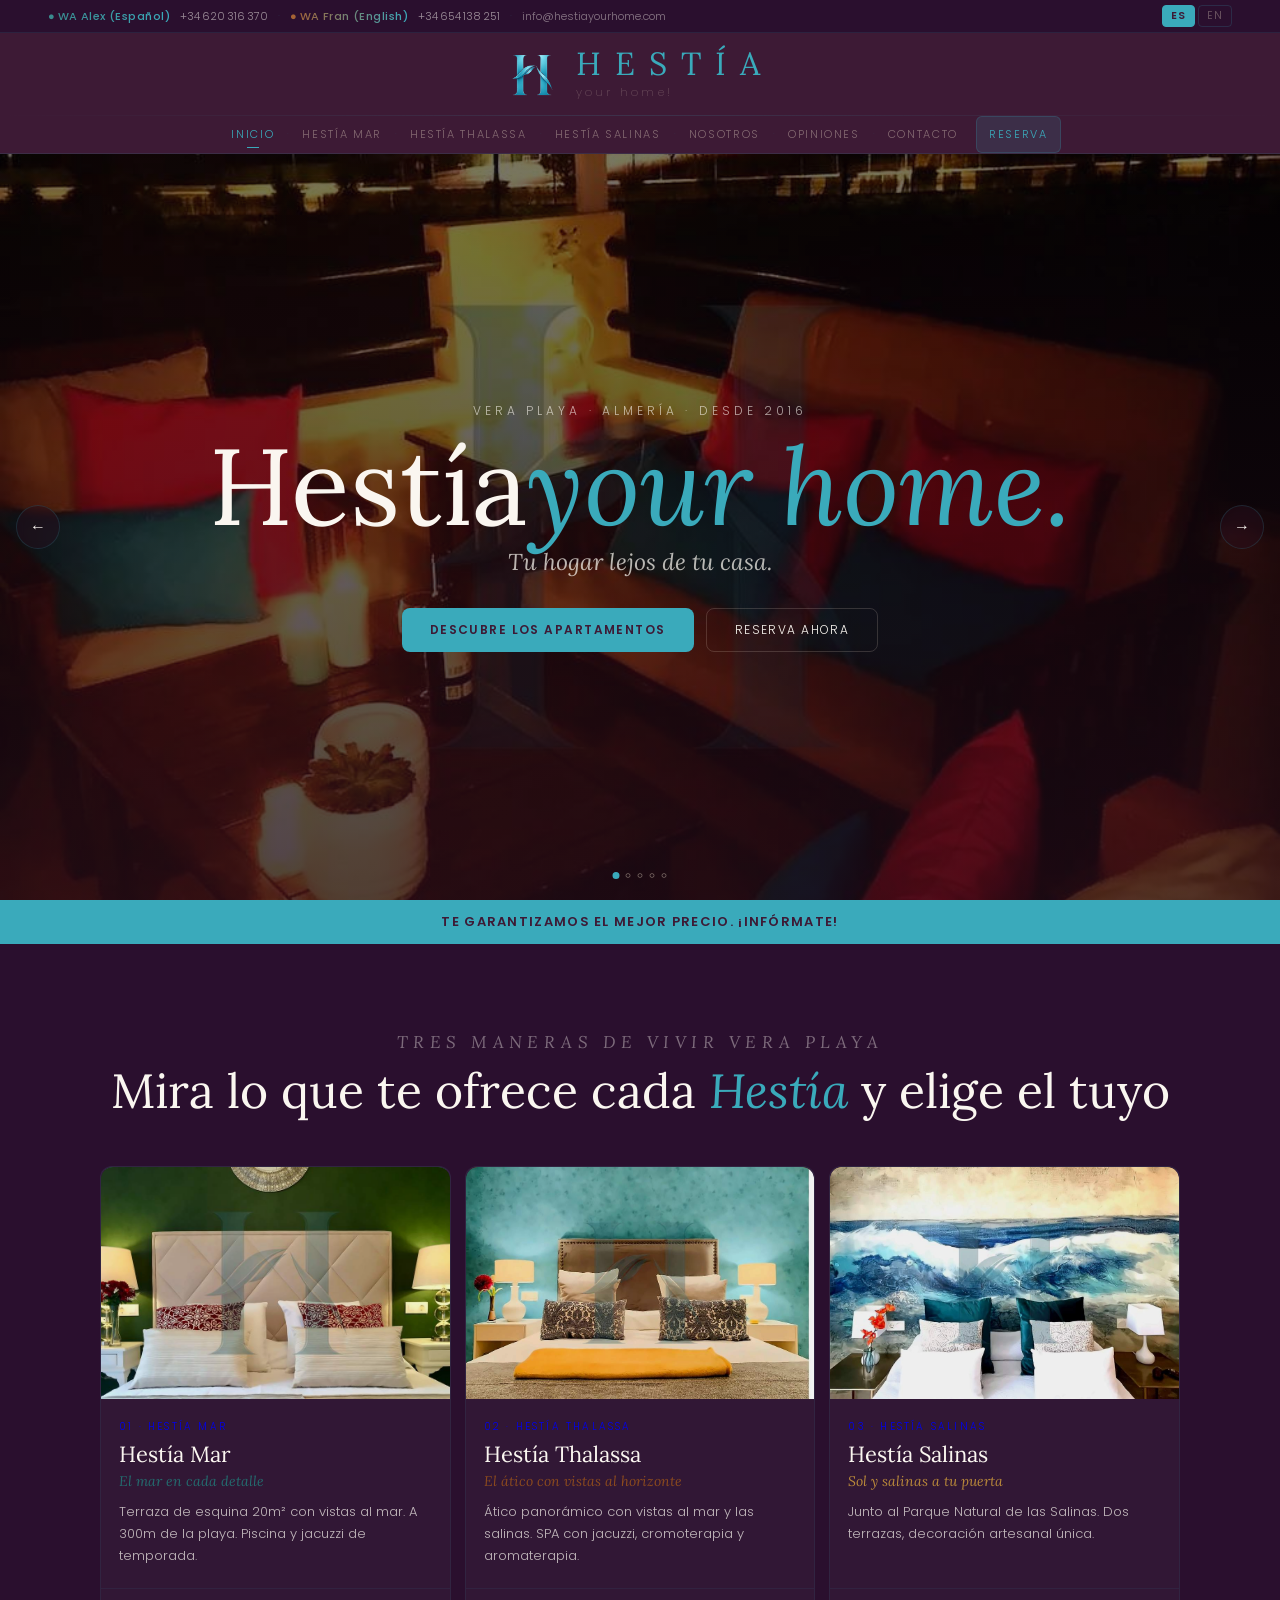
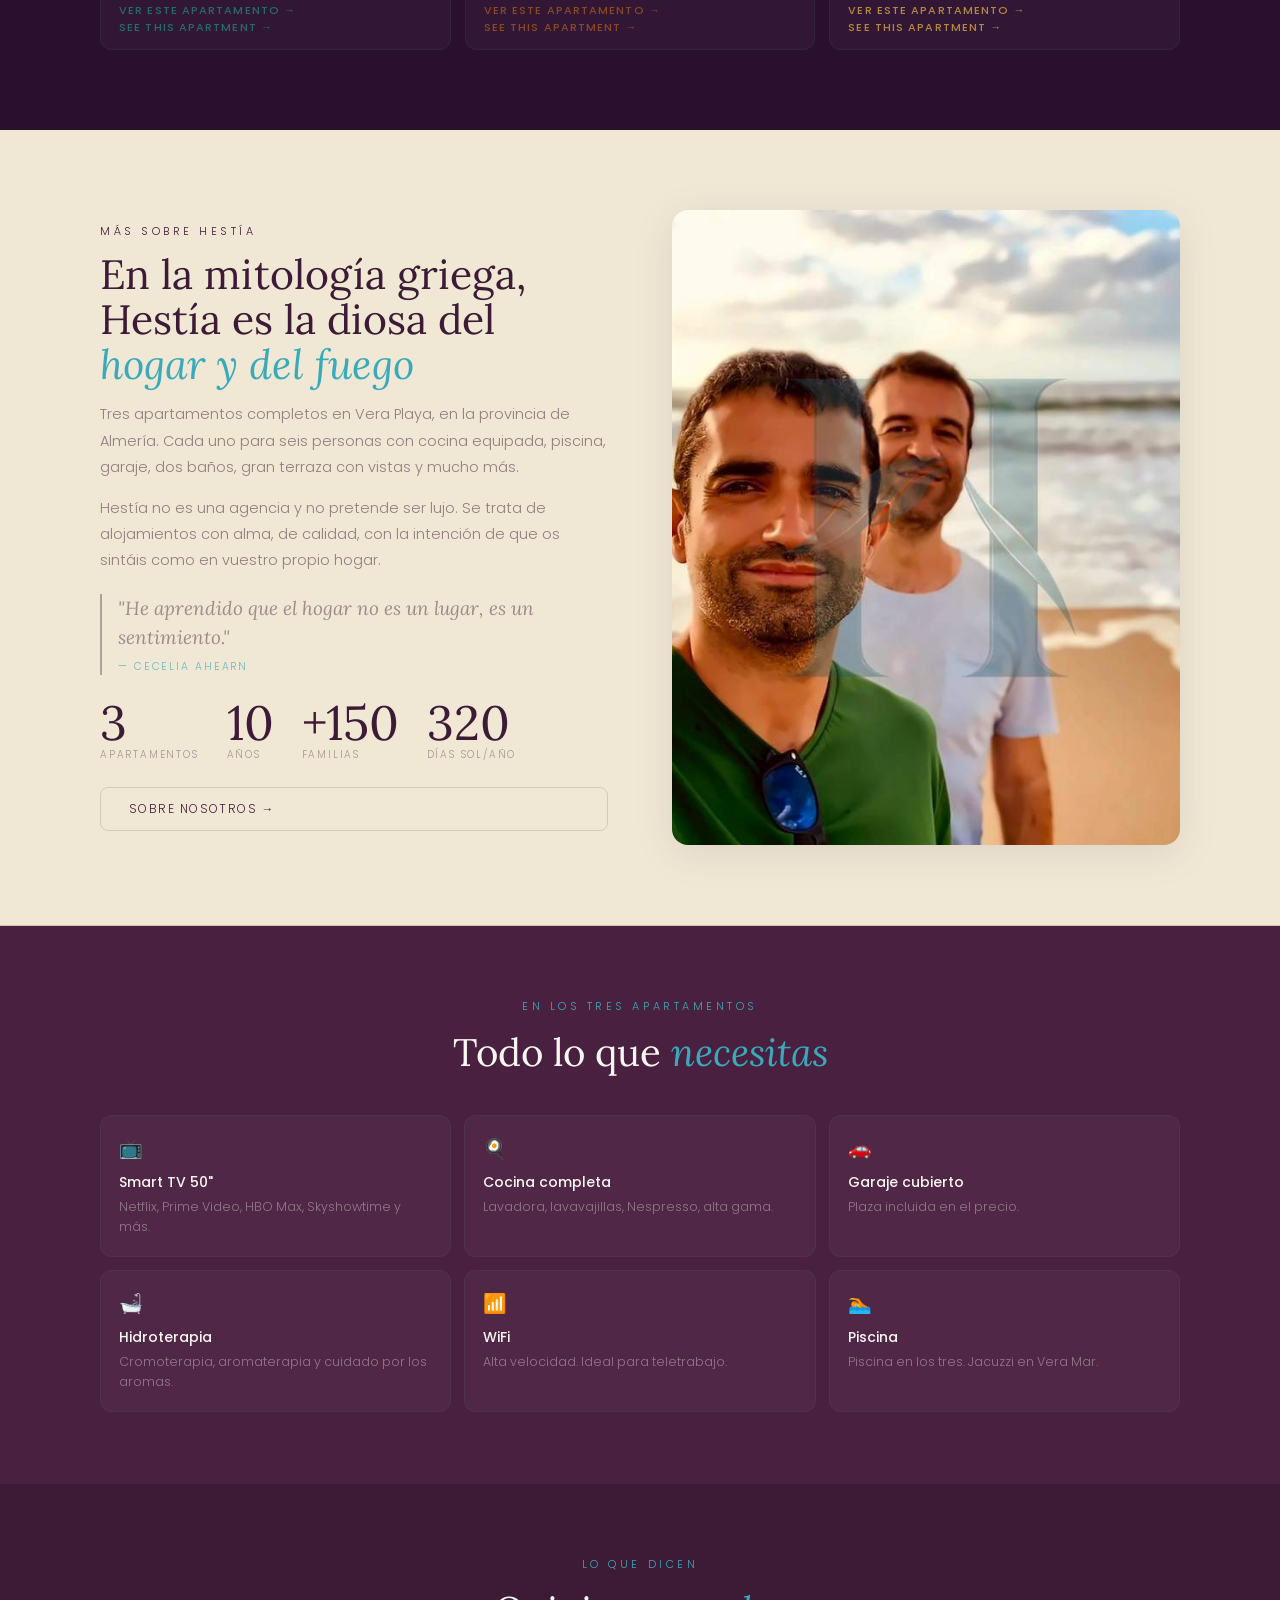
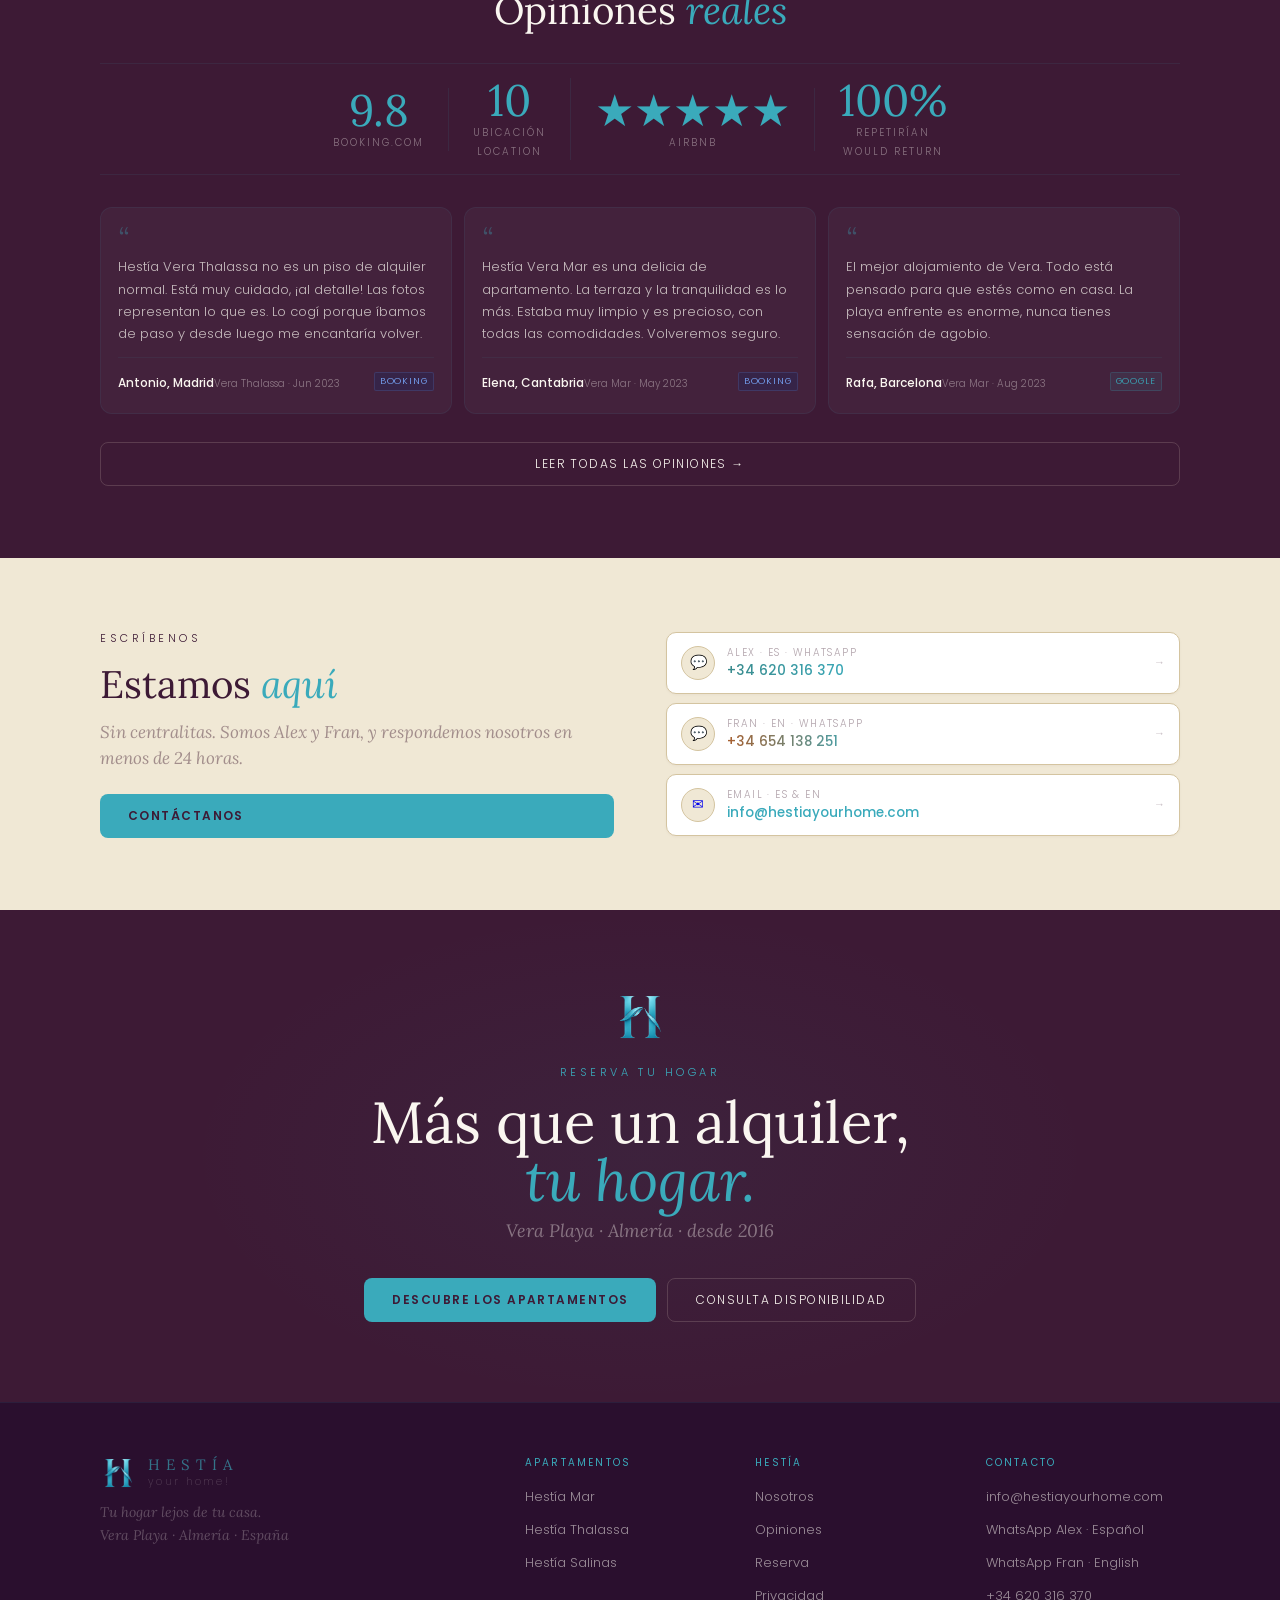
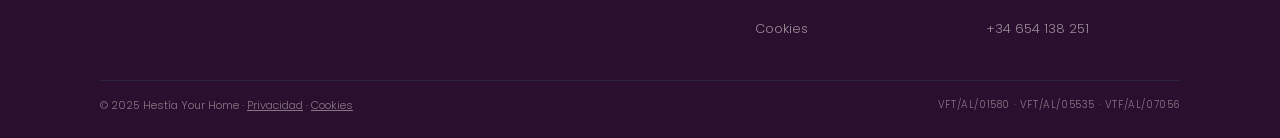
==== commit 24d5d91f: "Add files via upload" ====
--- a/index.html
+++ b/index.html
@@ -273,15 +273,60 @@
   border-color:rgba(58,170,187,.3)!important}
 .oc{transition:transform .3s ease,border-color .3s ease!important}
 .oc:hover{transform:translateY(-3px);border-color:rgba(58,170,187,.22)!important}
+
+/* ── TOPBAR FIJO SIEMPRE VISIBLE ───────────────── */
+.topbar{
+  position:fixed!important;
+  top:0!important;
+  left:0!important;
+  right:0!important;
+  z-index:300!important;
+}
+.hd{
+  position:sticky!important;
+  top:34px!important;
+  z-index:200!important;
+}
+body{padding-top:34px!important}
+
+/* ── TEXTOS CLAROS SOBRE BERENJENA ─────────────── */
+/* Licencias VFT y textos muy tenues */
+.apt-license{color:rgba(250,246,240,.55)!important;opacity:1!important}
+.ft-lic{color:rgba(250,246,240,.45)!important}
+.ft-copy{color:rgba(250,246,240,.45)!important}
+.ft-bn{opacity:.65!important}
+.ft-bs{opacity:.55!important}
+.ft-tag{opacity:.65!important}
+.ft-col a{color:rgba(250,246,240,.55)!important}
+.tb-email{color:rgba(250,246,240,.45)!important}
+.tb-tel{color:rgba(250,246,240,.55)!important}
+.crema-s,.var--crema-s{opacity:1}
+/* Textos pequeños en secciones oscuras */
+.sc-desc{color:rgba(250,246,240,.65)!important}
+.rv-meta{color:rgba(250,246,240,.55)!important}
+.eq-rol{color:rgba(250,246,240,.65)!important}
+.eq-desc{color:rgba(250,246,240,.65)!important}
+.eq-tag{color:rgba(250,246,240,.55)!important}
+.intro-p{color:rgba(250,246,240,.7)!important}
+.sec-p-dk{color:rgba(250,246,240,.72)!important}
+.hc-d{color:rgba(250,246,240,.68)!important}
+.hop-pre{color:rgba(250,246,240,.65)!important}
+.hero-ey{color:rgba(250,246,240,.65)!important}
+.car-ey{color:rgba(250,246,240,.65)!important}
+.ey{opacity:1!important}
+/* Licencias en cards apartamento */
+.ac-num{opacity:1!important;color:var(--ac)!important}
+/* Footer bottom */
+.ft-bot{border-top-color:rgba(58,170,187,.15)!important}
 </style>
 </head>
 <body class="es">
 <div class="topbar">
   <div class="tb-contacts">
-    <a href="https://wa.me/34620316370" class="tb-wa tb-wa-a">&#9679;&thinsp;WA Alex</a>
+    <a href="https://wa.me/34620316370" class="tb-wa tb-wa-a">&#9679;&thinsp;WA Alex (Español)</a>
     <a href="tel:+34620316370" class="tb-tel">+34&thinsp;620&thinsp;316&thinsp;370</a>
     <span class="tb-sep">&middot;</span>
-    <a href="https://wa.me/34654138251" class="tb-wa tb-wa-f">&#9679;&thinsp;WA Fran</a>
+    <a href="https://wa.me/34654138251" class="tb-wa tb-wa-f">&#9679;&thinsp;WA Fran (English)</a>
     <a href="tel:+34654138251" class="tb-tel">+34&thinsp;654&thinsp;138&thinsp;251</a>
     <span class="tb-sep">&middot;</span>
     <a href="mailto:info@hestiayourhome.com" class="tb-email">info@hestiayourhome.com</a>
@@ -302,7 +347,7 @@
   <div class="hd-rule"></div>
   <nav class="hd-nav">
     <a href="index.html" class="active"><span class="txt-es">Inicio</span><span class="txt-en">Home</span></a><span class="hd-sep">&middot;</span><a href="vera-mar.html"><span class="txt-es">Hestía Mar</span><span class="txt-en">Hestía Mar</span></a><span class="hd-sep">&middot;</span><a href="vera-thalassa.html"><span class="txt-es">Hestía Thalassa</span><span class="txt-en">Hestía Thalassa</span></a><span class="hd-sep">&middot;</span><a href="vera-salinas.html"><span class="txt-es">Hestía Salinas</span><span class="txt-en">Hestía Salinas</span></a><span class="hd-sep">&middot;</span><a href="nosotros.html"><span class="txt-es">Nosotros</span><span class="txt-en">About us</span></a><span class="hd-sep">&middot;</span><a href="opiniones.html"><span class="txt-es">Opiniones</span><span class="txt-en">Reviews</span></a><span class="hd-sep">&middot;</span><a href="contacto.html"><span class="txt-es">Contacto</span><span class="txt-en">Contact</span></a>
-    <a href="reservas.html" class="hd-rsv"><span class="txt-es">Reservar</span><span class="txt-en">Book</span></a>
+    <a href="reservas.html" class="hd-rsv"><span class="txt-es">Reserva</span><span class="txt-en">Book</span></a>
   </nav>
 </header>
 
@@ -317,9 +362,9 @@
       <p class="car-sl lang-es">Tu hogar lejos de tu casa.</p>
       <p class="car-sl lang-en">Your home away from home.</p>
       <div class="car-btns">
-        <a href="index.html#apartamentos" class="btn-sol lang-es">Ver apartamentos</a>
-        <a href="index.html#apartamentos" class="btn-sol lang-en">See apartments</a>
-        <a href="reservas.html" class="btn-out-dk lang-es">Reservar ahora</a>
+        <a href="index.html#apartamentos" class="btn-sol lang-es">Descubre los apartamentos</a>
+        <a href="index.html#apartamentos" class="btn-sol lang-en">Discover our apartments</a>
+        <a href="reservas.html" class="btn-out-dk lang-es">Reserva ahora</a>
         <a href="reservas.html" class="btn-out-dk lang-en">Book now</a>
       </div>
     </div>
@@ -333,9 +378,9 @@
       <p class="car-sl lang-es">El mar en cada detalle · Terraza 20m²</p>
       <p class="car-sl lang-en">The sea in every detail · Terrace 20m²</p>
       <div class="car-btns">
-        <a href="vera-mar.html" class="btn-sol lang-es">Ver apartamento</a>
-        <a href="vera-mar.html" class="btn-sol lang-en">See apartment</a>
-        <a href="reservas.html" class="btn-out-dk lang-es">Reservar ahora</a>
+        <a href="vera-mar.html" class="btn-sol lang-es">Ver este apartamento</a>
+        <a href="vera-mar.html" class="btn-sol lang-en">See this apartment</a>
+        <a href="reservas.html" class="btn-out-dk lang-es">Reserva ahora</a>
         <a href="reservas.html" class="btn-out-dk lang-en">Book now</a>
       </div>
     </div><div class="car-badge"><b>Hestía Mar</b></div>
@@ -349,9 +394,9 @@
       <p class="car-sl lang-es">El ático con vistas al horizonte · SPA</p>
       <p class="car-sl lang-en">Penthouse with horizon views · SPA</p>
       <div class="car-btns">
-        <a href="vera-thalassa.html" class="btn-sol lang-es">Ver apartamento</a>
-        <a href="vera-thalassa.html" class="btn-sol lang-en">See apartment</a>
-        <a href="reservas.html" class="btn-out-dk lang-es">Reservar ahora</a>
+        <a href="vera-thalassa.html" class="btn-sol lang-es">Ver este apartamento</a>
+        <a href="vera-thalassa.html" class="btn-sol lang-en">See this apartment</a>
+        <a href="reservas.html" class="btn-out-dk lang-es">Reserva ahora</a>
         <a href="reservas.html" class="btn-out-dk lang-en">Book now</a>
       </div>
     </div><div class="car-badge"><b>Hestía Thalassa</b></div>
@@ -365,9 +410,9 @@
       <p class="car-sl lang-es">Sol y salinas a tu puerta · 2 terrazas</p>
       <p class="car-sl lang-en">Sun and salt flats at your door · 2 terraces</p>
       <div class="car-btns">
-        <a href="vera-salinas.html" class="btn-sol lang-es">Ver apartamento</a>
-        <a href="vera-salinas.html" class="btn-sol lang-en">See apartment</a>
-        <a href="reservas.html" class="btn-out-dk lang-es">Reservar ahora</a>
+        <a href="vera-salinas.html" class="btn-sol lang-es">Ver este apartamento</a>
+        <a href="vera-salinas.html" class="btn-sol lang-en">See this apartment</a>
+        <a href="reservas.html" class="btn-out-dk lang-es">Reserva ahora</a>
         <a href="reservas.html" class="btn-out-dk lang-en">Book now</a>
       </div>
     </div><div class="car-badge"><b>Hestía Salinas</b></div>
@@ -381,9 +426,9 @@
       <p class="car-sl lang-es">Tu hogar esperándote.</p>
       <p class="car-sl lang-en">Your home awaiting you.</p>
       <div class="car-btns">
-        <a href="reservas.html" class="btn-sol lang-es">Ver apartamento</a>
-        <a href="reservas.html" class="btn-sol lang-en">See apartment</a>
-        <a href="reservas.html" class="btn-out-dk lang-es">Reservar ahora</a>
+        <a href="reservas.html" class="btn-sol lang-es">Ver este apartamento</a>
+        <a href="reservas.html" class="btn-sol lang-en">See this apartment</a>
+        <a href="reservas.html" class="btn-out-dk lang-es">Reserva ahora</a>
         <a href="reservas.html" class="btn-out-dk lang-en">Book now</a>
       </div>
     </div>
@@ -417,7 +462,7 @@
           <p class="ac-desc lang-es">Terraza de esquina 20m² con vistas al mar. A 300m de la playa. Piscina y jacuzzi de temporada.</p>
           <p class="ac-desc lang-en">Corner terrace 20m² with sea views. 300m from the beach. Seasonal pool and jacuzzi.</p>
         </div>
-        <div class="ac-foot"><span class="ac-cta lang-es">Ver apartamento &rarr;</span><span class="ac-cta lang-en">See apartment &rarr;</span></div>
+        <div class="ac-foot"><span class="ac-cta lang-es">Ver este apartamento &rarr;</span><span class="ac-cta lang-en">See this apartment &rarr;</span></div>
       </a>
       <a href="vera-thalassa.html" class="ac ac-vt">
         <div class="ac-img"><div class="ac-strip"></div><img src="[data-uri]" alt="Hestía Vera Thalassa" loading="lazy"></div>
@@ -429,7 +474,7 @@
           <p class="ac-desc lang-es">Ático panorámico con vistas al mar y las salinas. SPA con jacuzzi, cromoterapia y aromaterapia.</p>
           <p class="ac-desc lang-en">Panoramic penthouse with sea and salt flat views. SPA with jacuzzi, chromotherapy and aromatherapy.</p>
         </div>
-        <div class="ac-foot"><span class="ac-cta lang-es">Ver apartamento &rarr;</span><span class="ac-cta lang-en">See apartment &rarr;</span></div>
+        <div class="ac-foot"><span class="ac-cta lang-es">Ver este apartamento &rarr;</span><span class="ac-cta lang-en">See this apartment &rarr;</span></div>
       </a>
       <a href="vera-salinas.html" class="ac ac-vs">
         <div class="ac-img"><div class="ac-strip"></div><img src="[data-uri]" alt="Hestía Vera Salinas" loading="lazy"></div>
@@ -441,7 +486,7 @@
           <p class="ac-desc lang-es">Junto al Parque Natural de las Salinas. Dos terrazas, decoración artesanal única.</p>
           <p class="ac-desc lang-en">Next to the Salt Flats Nature Park. Two terraces, unique artisan decor.</p>
         </div>
-        <div class="ac-foot"><span class="ac-cta lang-es">Ver apartamento &rarr;</span><span class="ac-cta lang-en">See apartment &rarr;</span></div>
+        <div class="ac-foot"><span class="ac-cta lang-es">Ver este apartamento &rarr;</span><span class="ac-cta lang-en">See this apartment &rarr;</span></div>
       </a>
     </div>
   </div>
@@ -531,7 +576,7 @@
       <h2 class="ct-h lang-en">We are <em>here</em></h2>
       <p class="ct-p lang-es">Sin centralitas. Somos Alex y Fran, y respondemos nosotros en menos de 24 horas.</p>
       <p class="ct-p lang-en">No call centres. We are Alex and Fran, and we respond ourselves within 24 hours.</p>
-      <a href="contacto.html" class="btn-sol lang-es">Ir a contacto</a>
+      <a href="contacto.html" class="btn-sol lang-es">Contáctanos</a>
       <a href="contacto.html" class="btn-sol lang-en">Contact us</a>
     </div>
     <div class="cls" da style="transition-delay:.1s">
@@ -562,8 +607,8 @@
   <p class="cta-sl lang-es">Vera Playa &middot; Almer&iacute;a &middot; desde 2016</p>
   <p class="cta-sl lang-en">Vera Playa &middot; Almer&iacute;a &middot; since 2016</p>
   <div class="cta-btns">
-    <a href="index.html#apartamentos" class="btn-sol"><span class="txt-es">Ver apartamentos</span><span class="txt-en">See apartments</span></a>
-    <a href="reservas.html" class="btn-out-dk"><span class="txt-es">Consultar disponibilidad</span><span class="txt-en">Check availability</span></a>
+    <a href="index.html#apartamentos" class="btn-sol"><span class="txt-es">Descubre los apartamentos</span><span class="txt-en">Discover our apartments</span></a>
+    <a href="reservas.html" class="btn-out-dk"><span class="txt-es">Consulta disponibilidad</span><span class="txt-en">Check availability</span></a>
   </div>
 </div>
 <footer class="ft">
@@ -589,7 +634,7 @@
       <ul>
         <li><a href="nosotros.html"><span class="txt-es">Nosotros</span><span class="txt-en">About us</span></a></li>
         <li><a href="opiniones.html"><span class="txt-es">Opiniones</span><span class="txt-en">Reviews</span></a></li>
-        <li><a href="reservas.html"><span class="txt-es">Reservar</span><span class="txt-en">Book</span></a></li>
+        <li><a href="reservas.html"><span class="txt-es">Reserva</span><span class="txt-en">Book</span></a></li>
         <li><a href="privacidad.html"><span class="txt-es">Privacidad</span><span class="txt-en">Privacy</span></a></li>
         <li><a href="cookies.html">Cookies</a></li>
       </ul>
@@ -598,8 +643,8 @@
       <h4><span class="txt-es">Contacto</span><span class="txt-en">Contact</span></h4>
       <ul>
         <li><a href="mailto:info@hestiayourhome.com">info@hestiayourhome.com</a></li>
-        <li><a href="https://wa.me/34620316370"><span class="txt-es">WhatsApp Alex · ES</span><span class="txt-en">WhatsApp Alex · ES</span></a></li>
-        <li><a href="https://wa.me/34654138251"><span class="txt-es">WhatsApp Fran · EN</span><span class="txt-en">WhatsApp Fran · EN</span></a></li>
+        <li><a href="https://wa.me/34620316370"><span class="txt-es">WhatsApp Alex · Español</span><span class="txt-en">WhatsApp Alex · Español</span></a></li>
+        <li><a href="https://wa.me/34654138251"><span class="txt-es">WhatsApp Fran · English</span><span class="txt-en">WhatsApp Fran · English</span></a></li>
         <li><a href="tel:+34620316370">+34 620 316 370</a></li>
         <li><a href="tel:+34654138251">+34 654 138 251</a></li>
       </ul>
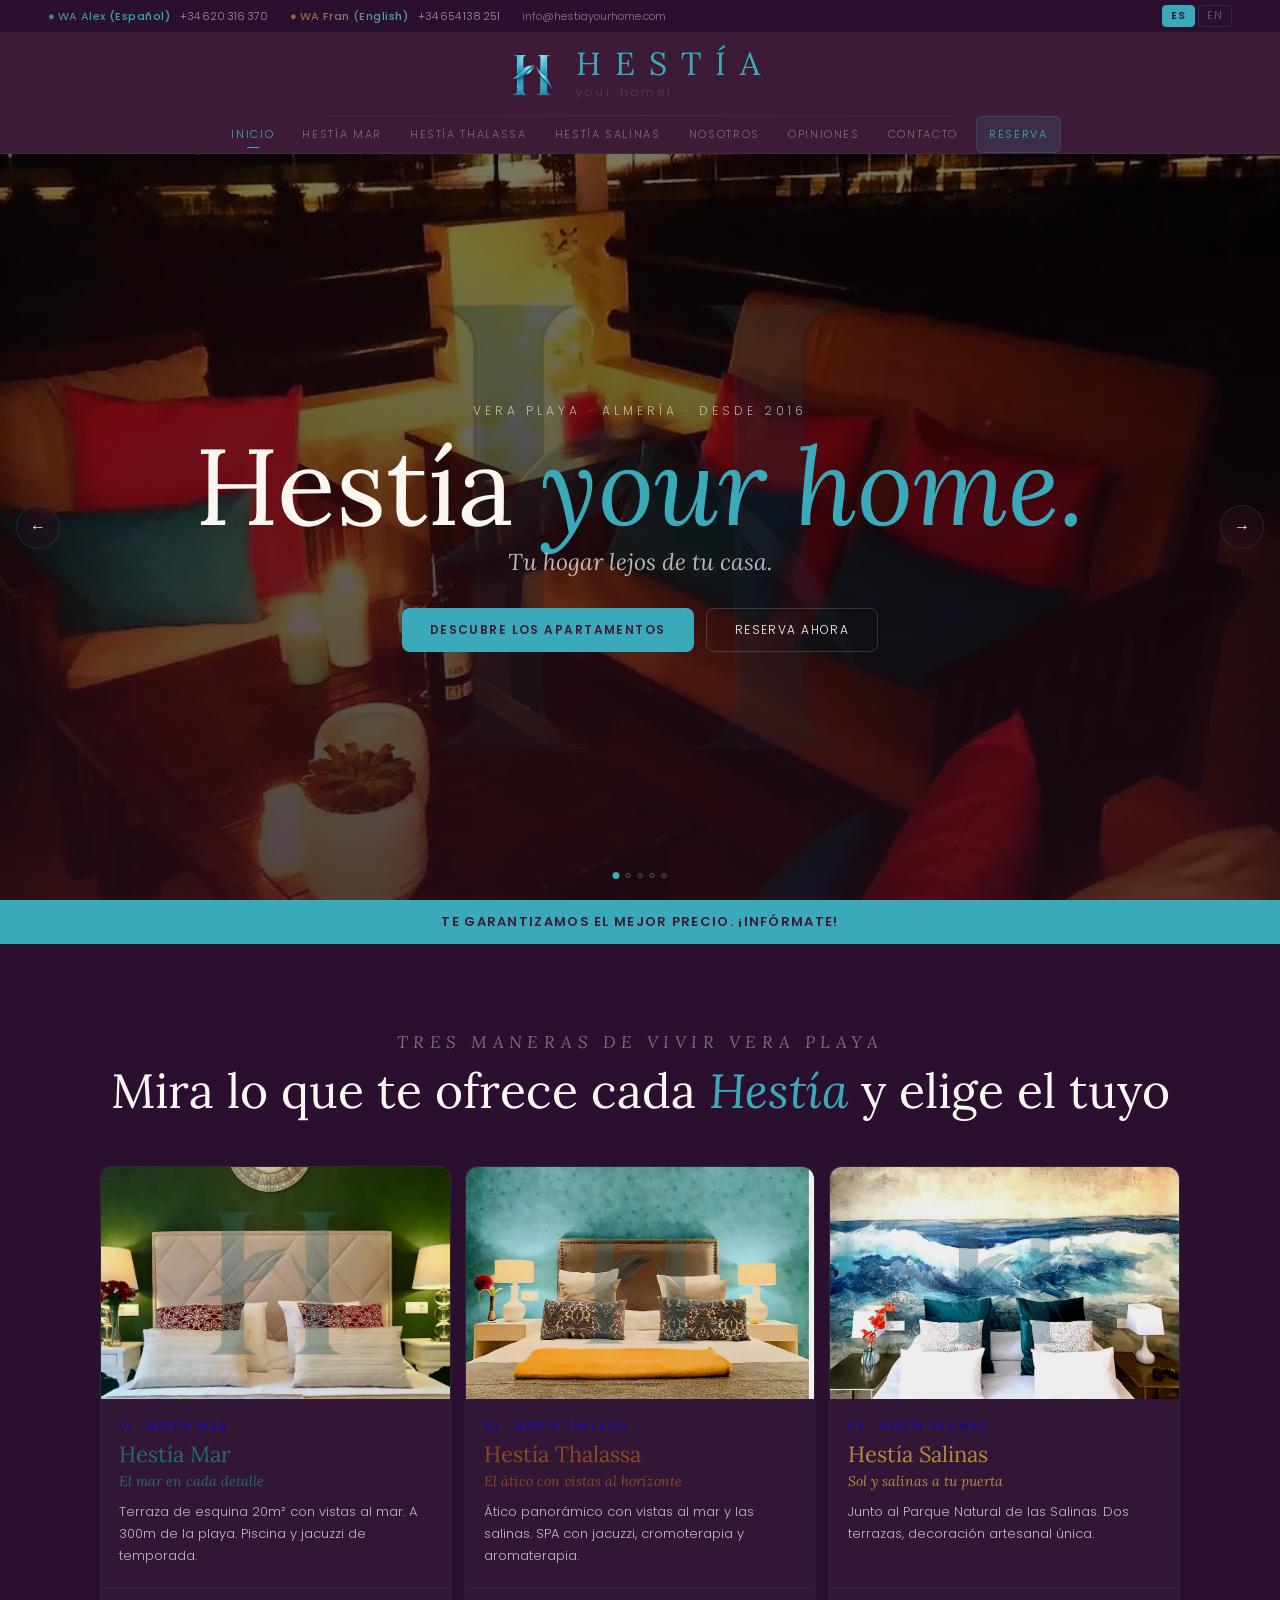
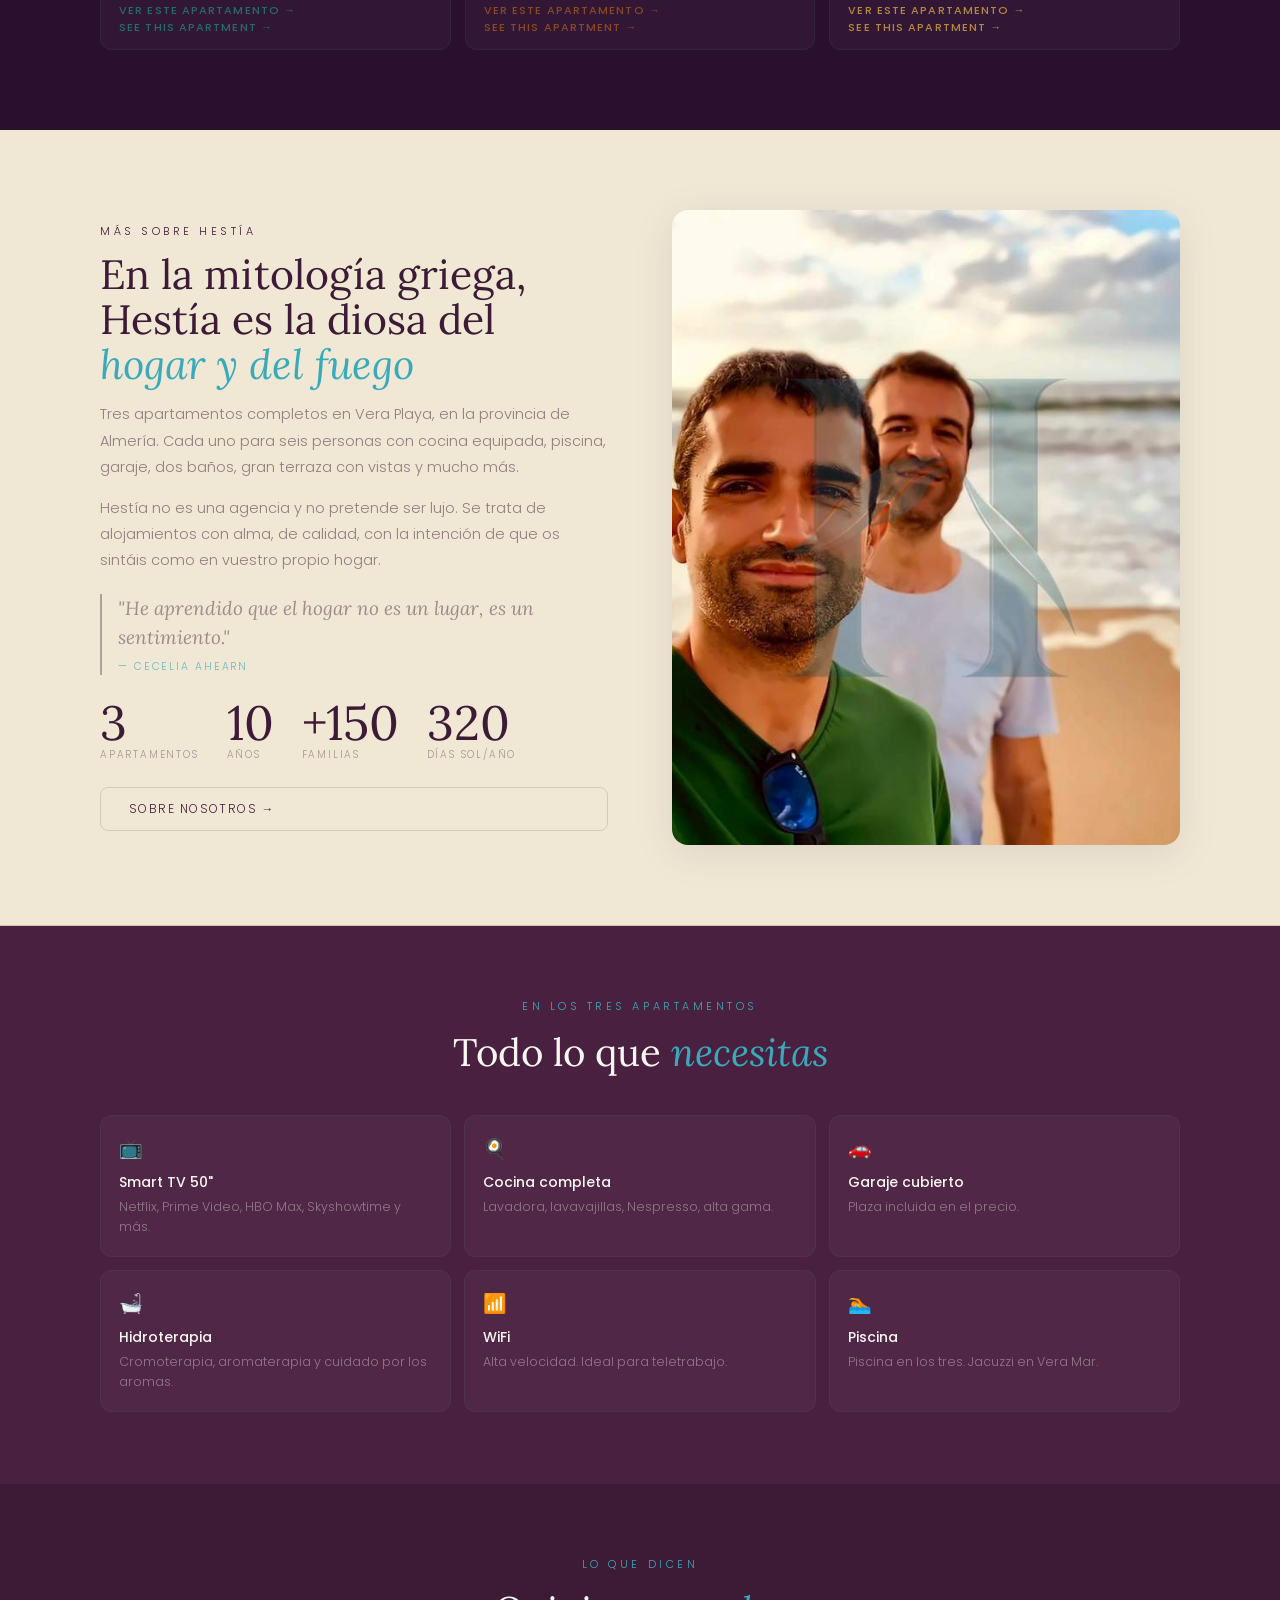
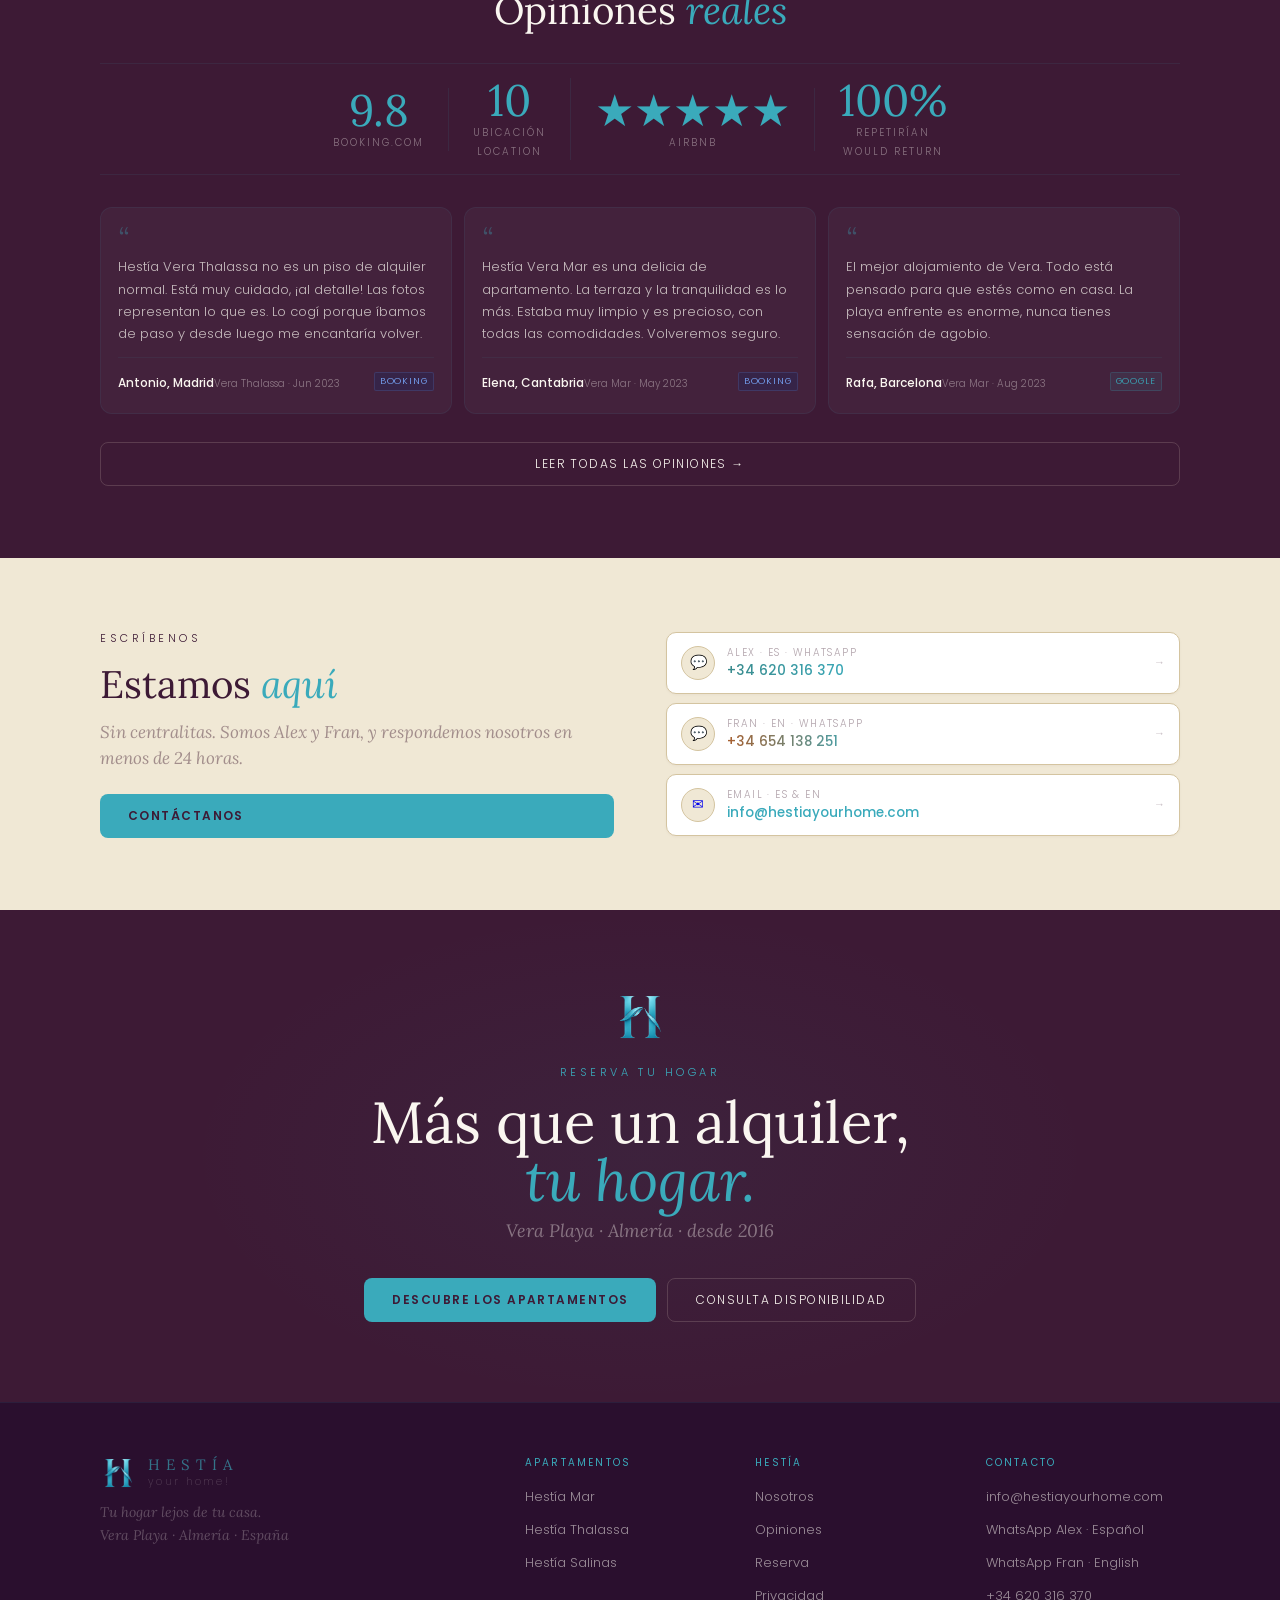
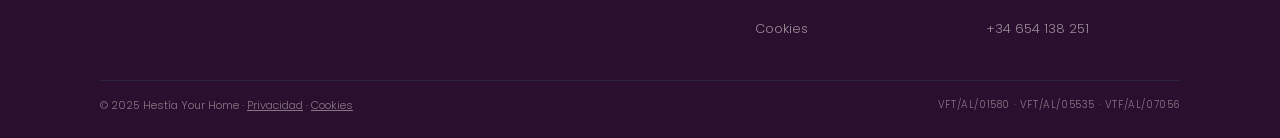
==== commit a9ec0123: "Add files via upload" ====
--- a/index.html
+++ b/index.html
@@ -318,6 +318,140 @@
 .ac-num{opacity:1!important;color:var(--ac)!important}
 /* Footer bottom */
 .ft-bot{border-top-color:rgba(58,170,187,.15)!important}
+
+/* Colores propios en nombres de cards de apartamento */
+.ac-vm .ac-name{color:var(--vm)!important}
+.ac-vt .ac-name{color:var(--vt)!important}
+.ac-vs .ac-name{color:var(--vs)!important}
+
+/* Checkboxes visibles en móvil */
+.extra-check{
+  display:flex!important;
+  align-items:center!important;
+  gap:10px!important;
+  cursor:pointer!important;
+  padding:8px 10px;
+  background:rgba(255,255,255,.04);
+  border:1px solid rgba(58,170,187,.15);
+  border-radius:8px;
+}
+.extra-check input[type=checkbox]{
+  width:20px!important;
+  height:20px!important;
+  min-width:20px;
+  accent-color:var(--sol)!important;
+  cursor:pointer!important;
+  -webkit-appearance:checkbox!important;
+  appearance:checkbox!important;
+}
+.extra-check span{
+  font-family:'Poppins',sans-serif;
+  font-weight:300;
+  font-size:13px!important;
+  color:var(--crema)!important;
+  line-height:1.3;
+}
+
+/* ══════════════════════════════════════════
+   MOBILE RESPONSIVE — control específico
+   ══════════════════════════════════════════ */
+@media(max-width:480px){
+  /* Topbar compacto */
+  .topbar{padding:4px 12px;gap:5px;flex-wrap:wrap}
+  .tb-contacts{gap:6px;font-size:10px}
+  .tb-email{display:none}
+  .tb-sep{display:none}
+
+  /* Header */
+  .hd-brand{padding:10px 12px;gap:10px}
+  .hd-logo{height:36px}
+  .hd-name{font-size:16px;letter-spacing:.3em}
+  .hd-sub{font-size:9px}
+  .hd-nav{padding:0 8px;gap:0}
+  .hd-nav a{padding:8px 7px;font-size:9.5px;letter-spacing:.08em}
+  .hd-sep{padding:8px 1px!important}
+
+  /* Hero texto */
+  .car-h{font-size:clamp(32px,10vw,52px)!important}
+  .car-sl{font-size:13px!important}
+  .car-btns{flex-direction:column;align-items:center;gap:8px}
+  .car-btns a{width:100%;max-width:260px;text-align:center}
+  .car-arr{width:36px;height:36px;font-size:13px}
+
+  /* Padding general */
+  :root{--pad:1rem}
+
+  /* Grids a una columna */
+  .ag,.fg,.og,.eq{grid-template-columns:1fr!important}
+  .s-nos .tw,.s-ct .tw,.s-intro .tw,.tw-split{grid-template-columns:1fr!important;gap:24px}
+  .ft-g{grid-template-columns:1fr!important;gap:20px}
+  .form-row,.extras-grid,.princ-grid,.hc-grid,.logo-elements,.colores-grid{grid-template-columns:1fr!important}
+  .colores-grid{grid-template-columns:1fr 1fr!important}
+
+  /* Cards apartamento */
+  .ac-img{aspect-ratio:16/9!important}
+  .ac-body{padding:14px}
+  .ac-name{font-size:18px!important}
+  .ac-desc{font-size:12px}
+
+  /* Hero scores */
+  .hero-scores{flex-wrap:wrap;gap:0;border-radius:8px}
+  .hs{padding:8px 12px;min-width:40%}
+  .hs-n{font-size:20px!important}
+
+  /* Scores opiniones */
+  .sc-hd{grid-template-columns:1fr!important;padding:18px}
+  .sc-big{font-size:60px!important}
+  .sc-cats{grid-template-columns:1fr!important}
+
+  /* Tabs */
+  .tabs{max-width:100%;flex-direction:column;border-radius:10px}
+  .tab{border-right:none!important;border-bottom:1px solid rgba(58,170,187,.12)}
+  .tab:last-child{border-bottom:none}
+
+  /* Reviews */
+  .rv.wide{grid-column:span 1!important}
+  .rv-grid{grid-template-columns:1fr!important}
+
+  /* Plataformas */
+  .pf-row{flex-direction:column}
+  .pf-i{border-right:none;border-bottom:1px solid rgba(58,170,187,.08);padding:12px 16px}
+  .pf-i:last-child{border-bottom:none}
+
+  /* Formulario reservas */
+  .res-form{padding:20px 16px}
+  .s-res .tw{grid-template-columns:1fr!important;gap:28px}
+
+  /* Nosotros */
+  .logo-video{max-width:220px}
+  .sc-cats{gap:8px}
+  .vt-list .vt{flex-direction:column;gap:8px}
+
+  /* Footer */
+  .ft{padding:32px 16px 16px}
+  .ft-bot{flex-direction:column;gap:6px;text-align:center}
+
+  /* Secciones padding */
+  .s-dk,.s-lt,.s-dk2,.s-reviews,.s-pf,.s-cita-dest,
+  .s-apts,.s-nos,.s-feat,.s-op,.s-ct,.s-intro,.s-hestia,
+  .s-equipo,.s-guia,.s-principios,.s-huesped,.s-viajero,
+  .s-logo,.s-logo-anim,.s-colores,.cta-band{
+    padding:48px 16px!important
+  }
+
+  /* Contacto fijo más pequeño */
+  #contact-fixed{bottom:10px;right:10px}
+  #cf-btn{width:44px;height:44px;font-size:18px}
+  #cf-bubble{min-width:200px;padding:12px 14px}
+
+  /* Cookie banner */
+  #cookie-banner{flex-direction:column;gap:10px;padding:12px 16px}
+}
+
+@media(max-width:360px){
+  .hd-nav a{font-size:8.5px;padding:7px 5px}
+  .car-h{font-size:28px!important}
+}
 </style>
 </head>
 <body class="es">
@@ -357,8 +491,8 @@
     <div class="car-ov">
       <p class="car-ey lang-es">Vera Playa · Almería · desde 2016</p>
       <p class="car-ey lang-en">Vera Playa · Almería · since 2016</p>
-      <h1 class="car-h lang-es">Hestía<em>your home.</em></h1>
-      <h1 class="car-h lang-en">Hestía<em>your home.</em></h1>
+      <h1 class="car-h lang-es">Hestía <em>your home.</em></h1>
+      <h1 class="car-h lang-en">Hestía <em>your home.</em></h1>
       <p class="car-sl lang-es">Tu hogar lejos de tu casa.</p>
       <p class="car-sl lang-en">Your home away from home.</p>
       <div class="car-btns">
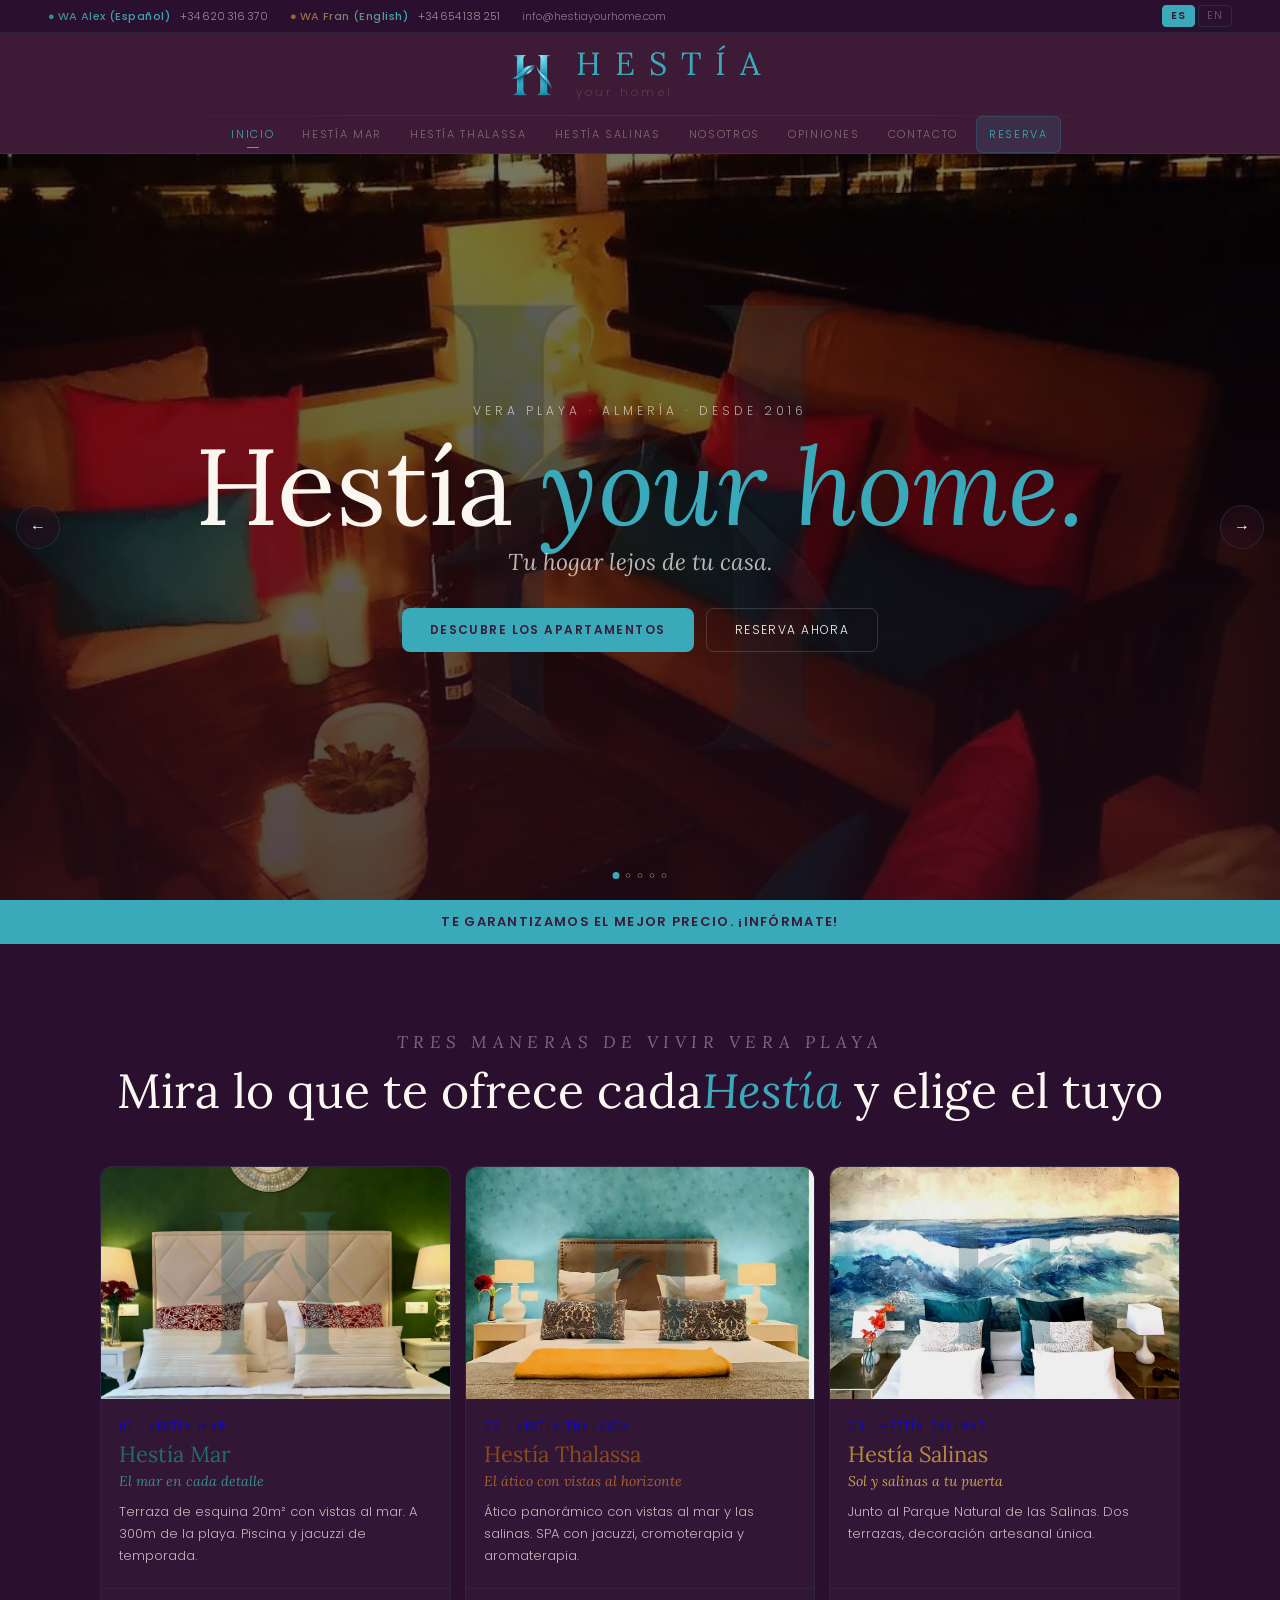
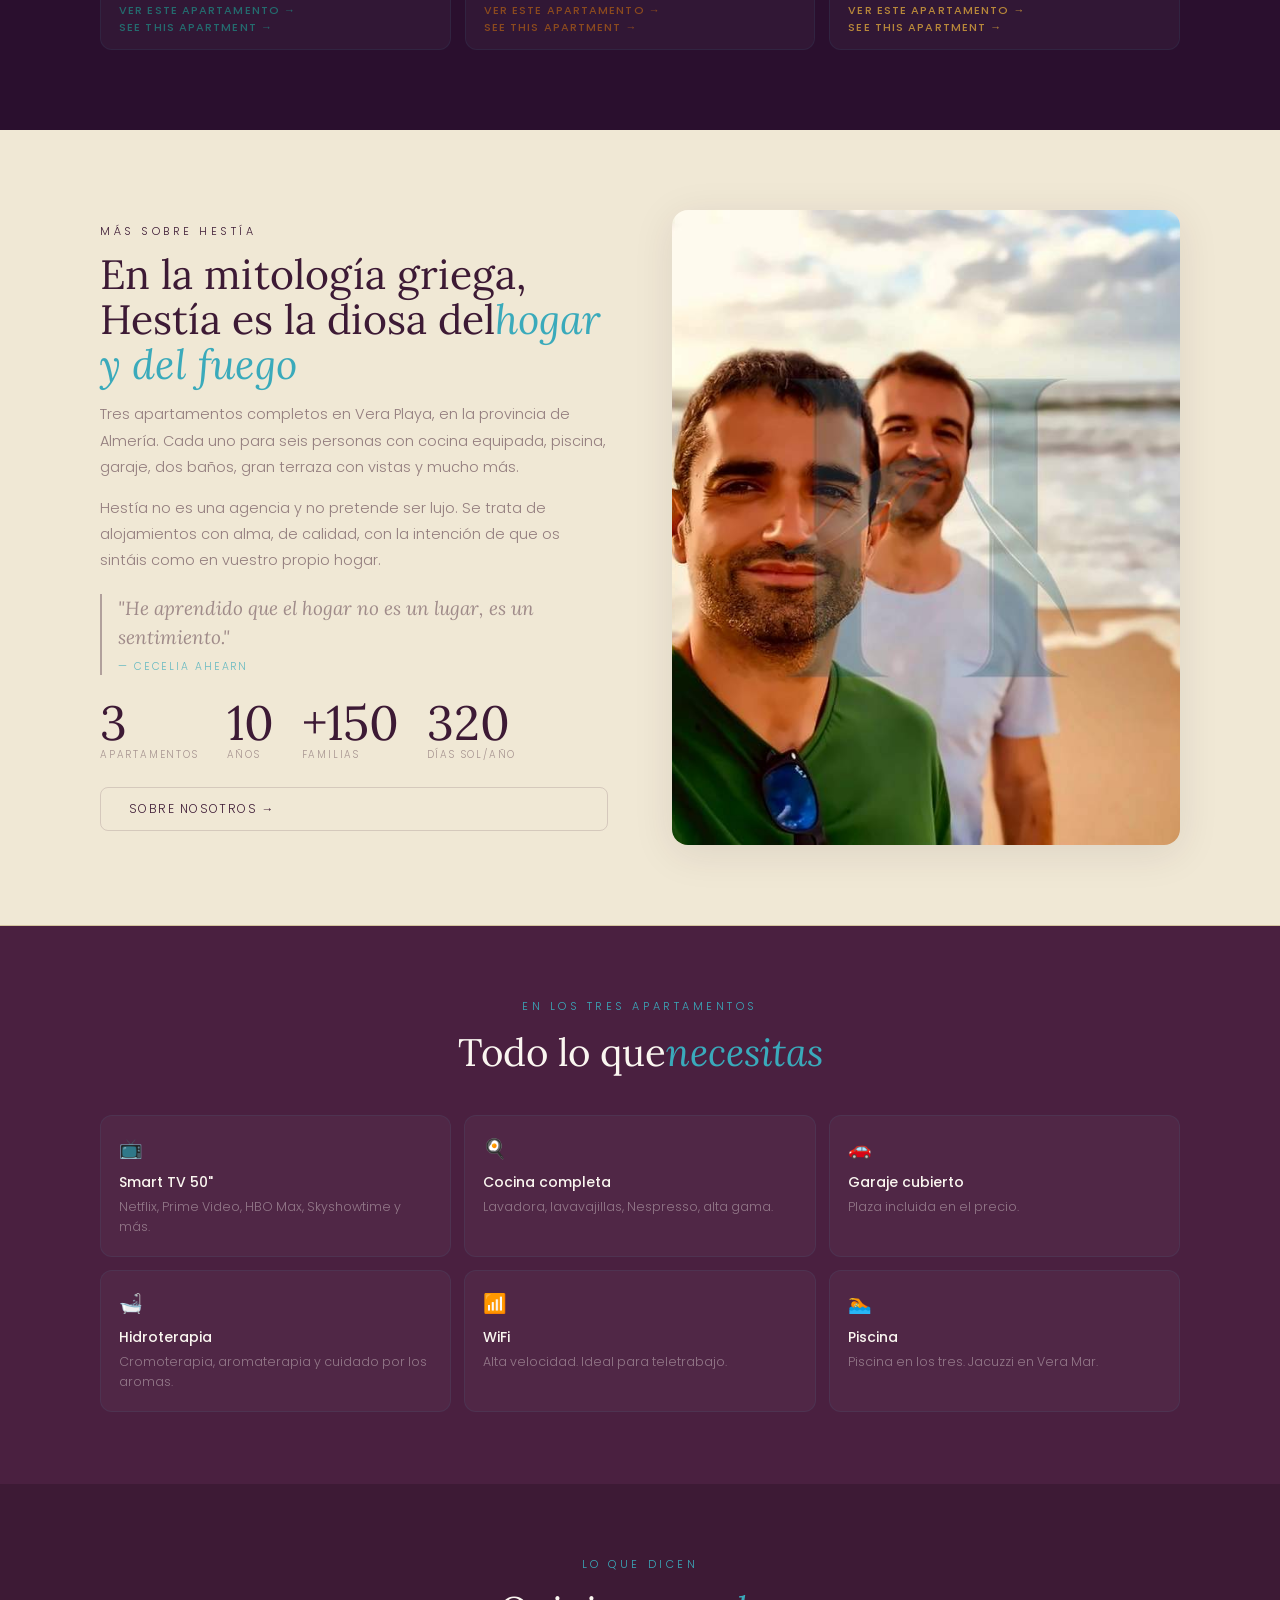
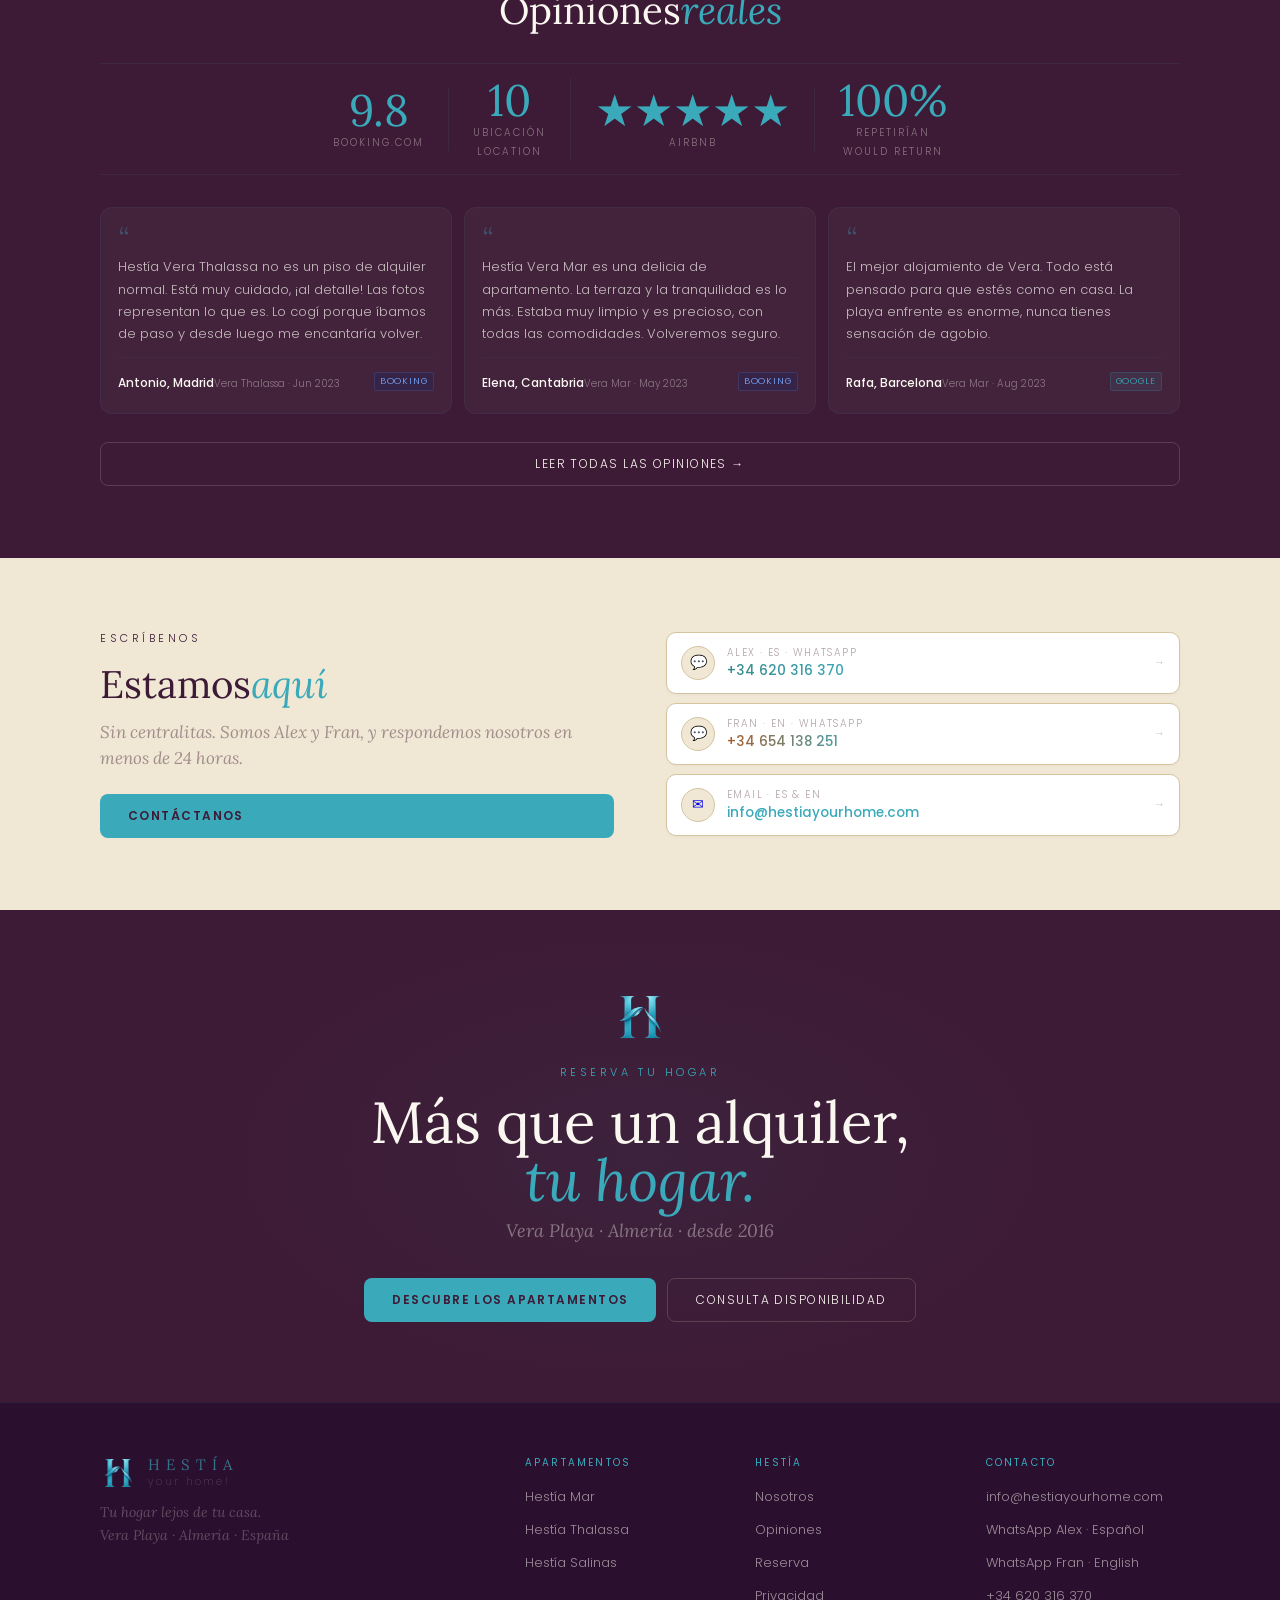
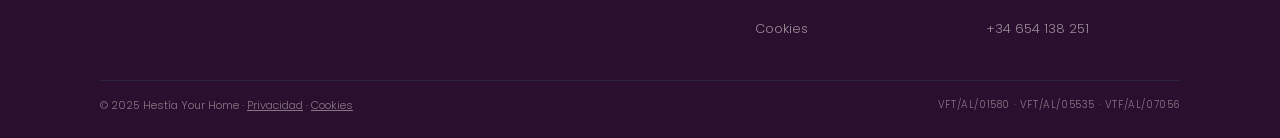
==== commit ed7db726: "Add files via upload" ====
--- a/index.html
+++ b/index.html
@@ -452,6 +452,15 @@
   .hd-nav a{font-size:8.5px;padding:7px 5px}
   .car-h{font-size:28px!important}
 }
+
+/* Colores definitivos nombres apartamento */
+.ac-vm h3.ac-name, .ac-vm .ac-name{color:#246B6E!important}
+.ac-vt h3.ac-name, .ac-vt .ac-name{color:#8B4A1E!important}
+.ac-vs h3.ac-name, .ac-vs .ac-name{color:#B8883A!important}
+/* Concepto también en color propio */
+.ac-vm .ac-concept{color:#3A8A8C!important}
+.ac-vt .ac-concept{color:#A86030!important}
+.ac-vs .ac-concept{color:#CCA050!important}
 </style>
 </head>
 <body class="es">
@@ -507,8 +516,8 @@
     <div class="car-ov">
       <p class="car-ey lang-es">Apartamento 01</p>
       <p class="car-ey lang-en">Apartment 01</p>
-      <h1 class="car-h lang-es">Hestía <em>Mar</em></h1>
-      <h1 class="car-h lang-en">Hestía <em>Mar</em></h1>
+      <h1 class="car-h lang-es">Hestía<em>Mar</em></h1>
+      <h1 class="car-h lang-en">Hestía<em>Mar</em></h1>
       <p class="car-sl lang-es">El mar en cada detalle · Terraza 20m²</p>
       <p class="car-sl lang-en">The sea in every detail · Terrace 20m²</p>
       <div class="car-btns">
@@ -523,8 +532,8 @@
     <div class="car-ov">
       <p class="car-ey lang-es">Apartamento 02</p>
       <p class="car-ey lang-en">Apartment 02</p>
-      <h1 class="car-h lang-es">Hestía <em>Thalassa</em></h1>
-      <h1 class="car-h lang-en">Hestía <em>Thalassa</em></h1>
+      <h1 class="car-h lang-es">Hestía<em>Thalassa</em></h1>
+      <h1 class="car-h lang-en">Hestía<em>Thalassa</em></h1>
       <p class="car-sl lang-es">El ático con vistas al horizonte · SPA</p>
       <p class="car-sl lang-en">Penthouse with horizon views · SPA</p>
       <div class="car-btns">
@@ -539,8 +548,8 @@
     <div class="car-ov">
       <p class="car-ey lang-es">Apartamento 03</p>
       <p class="car-ey lang-en">Apartment 03</p>
-      <h1 class="car-h lang-es">Hestía <em>Salinas</em></h1>
-      <h1 class="car-h lang-en">Hestía <em>Salinas</em></h1>
+      <h1 class="car-h lang-es">Hestía<em>Salinas</em></h1>
+      <h1 class="car-h lang-en">Hestía<em>Salinas</em></h1>
       <p class="car-sl lang-es">Sol y salinas a tu puerta · 2 terrazas</p>
       <p class="car-sl lang-en">Sun and salt flats at your door · 2 terraces</p>
       <div class="car-btns">
@@ -555,8 +564,8 @@
     <div class="car-ov">
       <p class="car-ey lang-es">320 días de sol al año</p>
       <p class="car-ey lang-en">320 sunny days a year</p>
-      <h1 class="car-h lang-es">Vera Playa,<em>Almería.</em></h1>
-      <h1 class="car-h lang-en">Vera Playa,<em>Almería.</em></h1>
+      <h1 class="car-h lang-es">Vera Playa, <em>Almería.</em></h1>
+      <h1 class="car-h lang-en">Vera Playa, <em>Almería.</em></h1>
       <p class="car-sl lang-es">Tu hogar esperándote.</p>
       <p class="car-sl lang-en">Your home awaiting you.</p>
       <div class="car-btns">
@@ -582,8 +591,8 @@
     <div class="s-apts-hd" da>
       <p class="ey lang-es">Tres maneras de vivir Vera Playa</p>
       <p class="ey lang-en">Three ways to live Vera Playa</p>
-      <h2 class="lang-es">Mira lo que te ofrece cada <em>Hestía</em> y elige el tuyo</h2>
-      <h2 class="lang-en">Discover what each <em>Hestía</em> offers and choose yours</h2>
+      <h2 class="lang-es">Mira lo que te ofrece cada<em>Hestía</em> y elige el tuyo</h2>
+      <h2 class="lang-en">Discover what each<em>Hestía</em> offers and choose yours</h2>
     </div>
     <div class="ag" da style="transition-delay:.06s">
       <a href="vera-mar.html" class="ac ac-vm">
@@ -631,8 +640,8 @@
     <div da>
       <p class="ey lang-es">Más sobre Hestía</p>
       <p class="ey lang-en">More about Hestía</p>
-      <h2 class="nos-h lang-es">En la mitología griega, Hestía es la diosa del <em>hogar y del fuego</em></h2>
-      <h2 class="nos-h lang-en">In Greek mythology, Hestía is the goddess of the <em>home and hearth</em></h2>
+      <h2 class="nos-h lang-es">En la mitología griega, Hestía es la diosa del<em>hogar y del fuego</em></h2>
+      <h2 class="nos-h lang-en">In Greek mythology, Hestía is the goddess of the<em>home and hearth</em></h2>
       <p class="nos-p lang-es">Tres apartamentos completos en Vera Playa, en la provincia de Almería. Cada uno para seis personas con cocina equipada, piscina, garaje, dos baños, gran terraza con vistas y mucho más.</p>
       <p class="nos-p lang-en">Three complete apartments in Vera Playa, Almería province. Each for six people with equipped kitchen, pool, garage, two bathrooms, large terrace with views and much more.</p>
       <p class="nos-p lang-es">Hestía no es una agencia y no pretende ser lujo. Se trata de alojamientos con alma, de calidad, con la intención de que os sintáis como en vuestro propio hogar.</p>
@@ -661,8 +670,8 @@
     <div class="s-feat-hd" da>
       <p class="ey lang-es">En los tres apartamentos</p>
       <p class="ey lang-en">In all three apartments</p>
-      <h2 class="lang-es">Todo lo que <em>necesitas</em></h2>
-      <h2 class="lang-en">Everything you <em>need</em></h2>
+      <h2 class="lang-es">Todo lo que<em>necesitas</em></h2>
+      <h2 class="lang-en">Everything you<em>need</em></h2>
     </div>
     <div class="fg" da style="transition-delay:.06s">
       <div class="fi"><span class="fi-ic">📺</span><p class="fi-t">Smart TV 50"</p><p class="fi-d lang-es">Netflix, Prime Video, HBO Max, Skyshowtime y más.</p><p class="fi-d lang-en">Netflix, Prime Video, HBO Max, Skyshowtime and more.</p></div>
@@ -680,8 +689,8 @@
     <div class="s-op-hd" da>
       <p class="ey lang-es">Lo que dicen</p>
       <p class="ey lang-en">What they say</p>
-      <h2 class="lang-es">Opiniones <em>reales</em></h2>
-      <h2 class="lang-en">Real <em>reviews</em></h2>
+      <h2 class="lang-es">Opiniones<em>reales</em></h2>
+      <h2 class="lang-en">Real<em>reviews</em></h2>
     </div>
     <div class="scores" da>
       <div class="sc-i"><span class="sc-n">9.8</span><span class="sc-l">Booking.com</span></div>
@@ -706,8 +715,8 @@
     <div da>
       <p class="ey lang-es">Escríbenos</p>
       <p class="ey lang-en">Get in touch</p>
-      <h2 class="ct-h lang-es">Estamos <em>aquí</em></h2>
-      <h2 class="ct-h lang-en">We are <em>here</em></h2>
+      <h2 class="ct-h lang-es">Estamos<em>aquí</em></h2>
+      <h2 class="ct-h lang-en">We are<em>here</em></h2>
       <p class="ct-p lang-es">Sin centralitas. Somos Alex y Fran, y respondemos nosotros en menos de 24 horas.</p>
       <p class="ct-p lang-en">No call centres. We are Alex and Fran, and we respond ourselves within 24 hours.</p>
       <a href="contacto.html" class="btn-sol lang-es">Contáctanos</a>
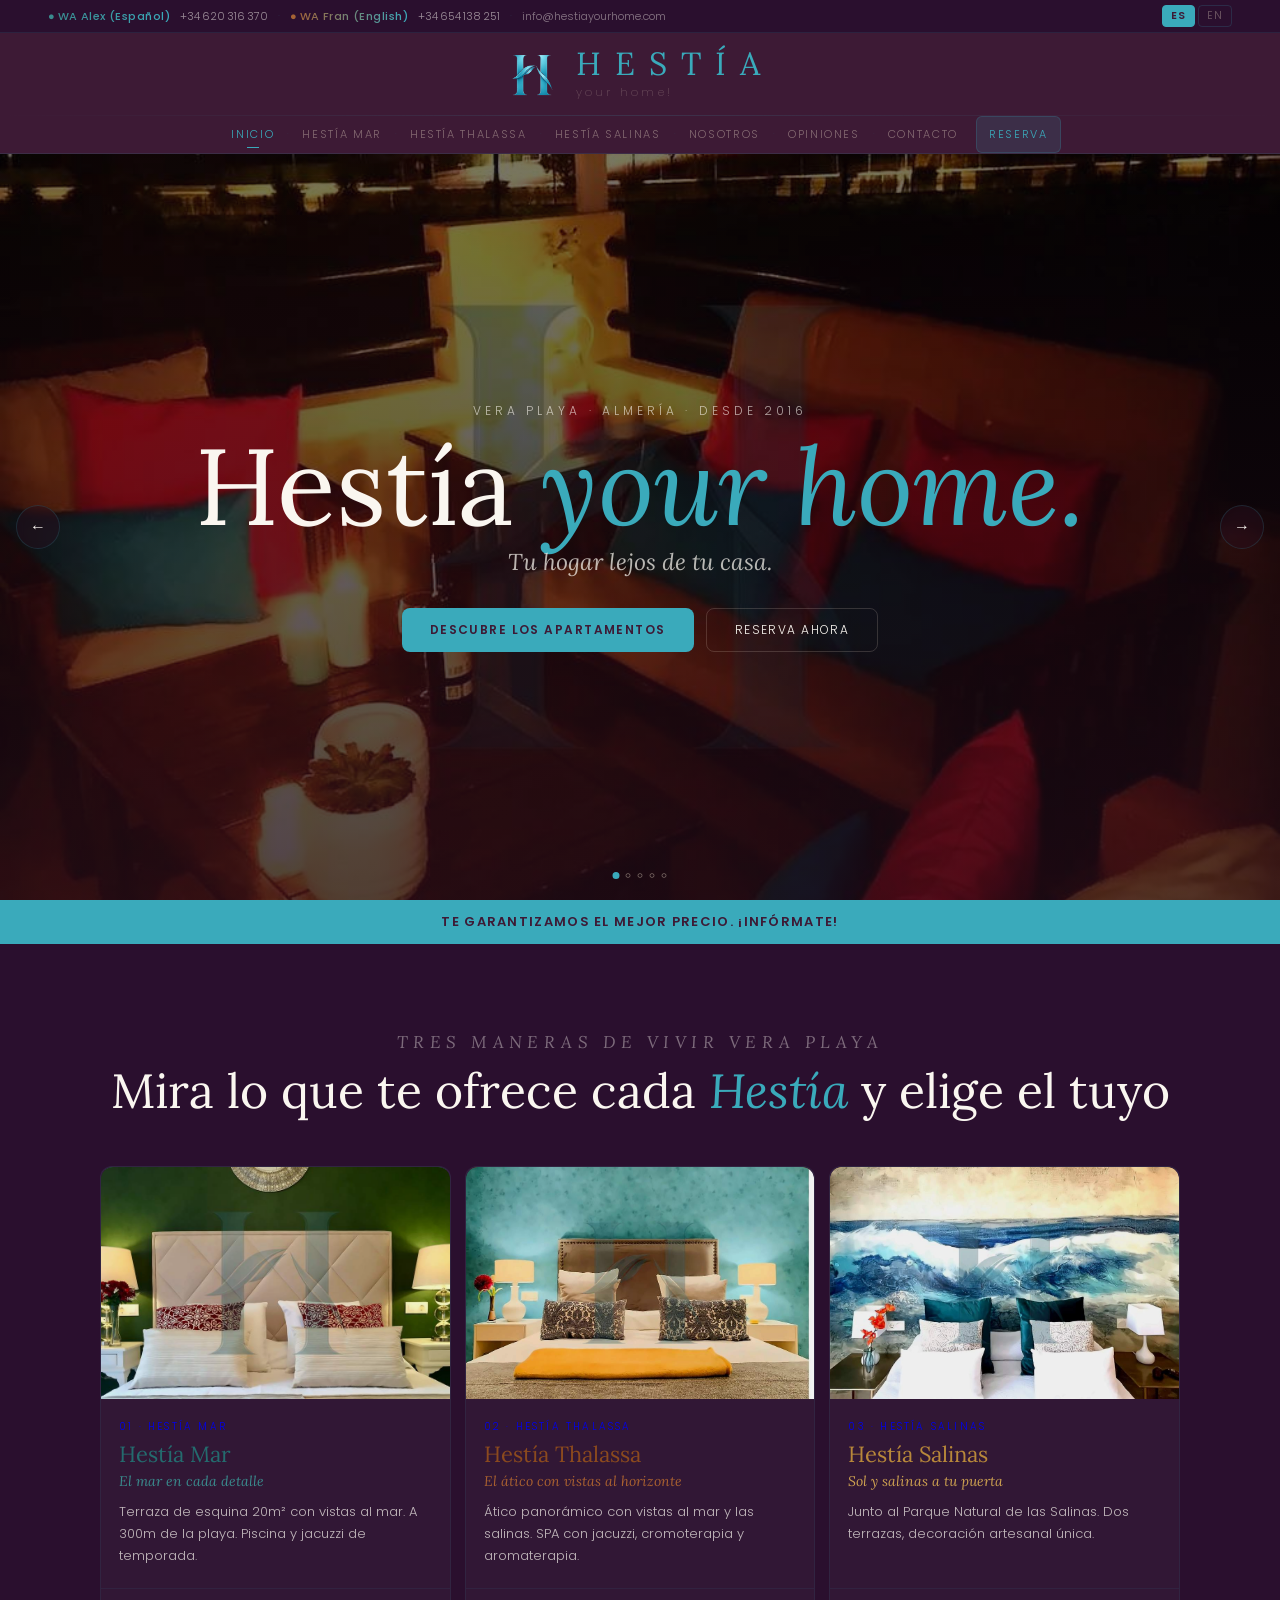
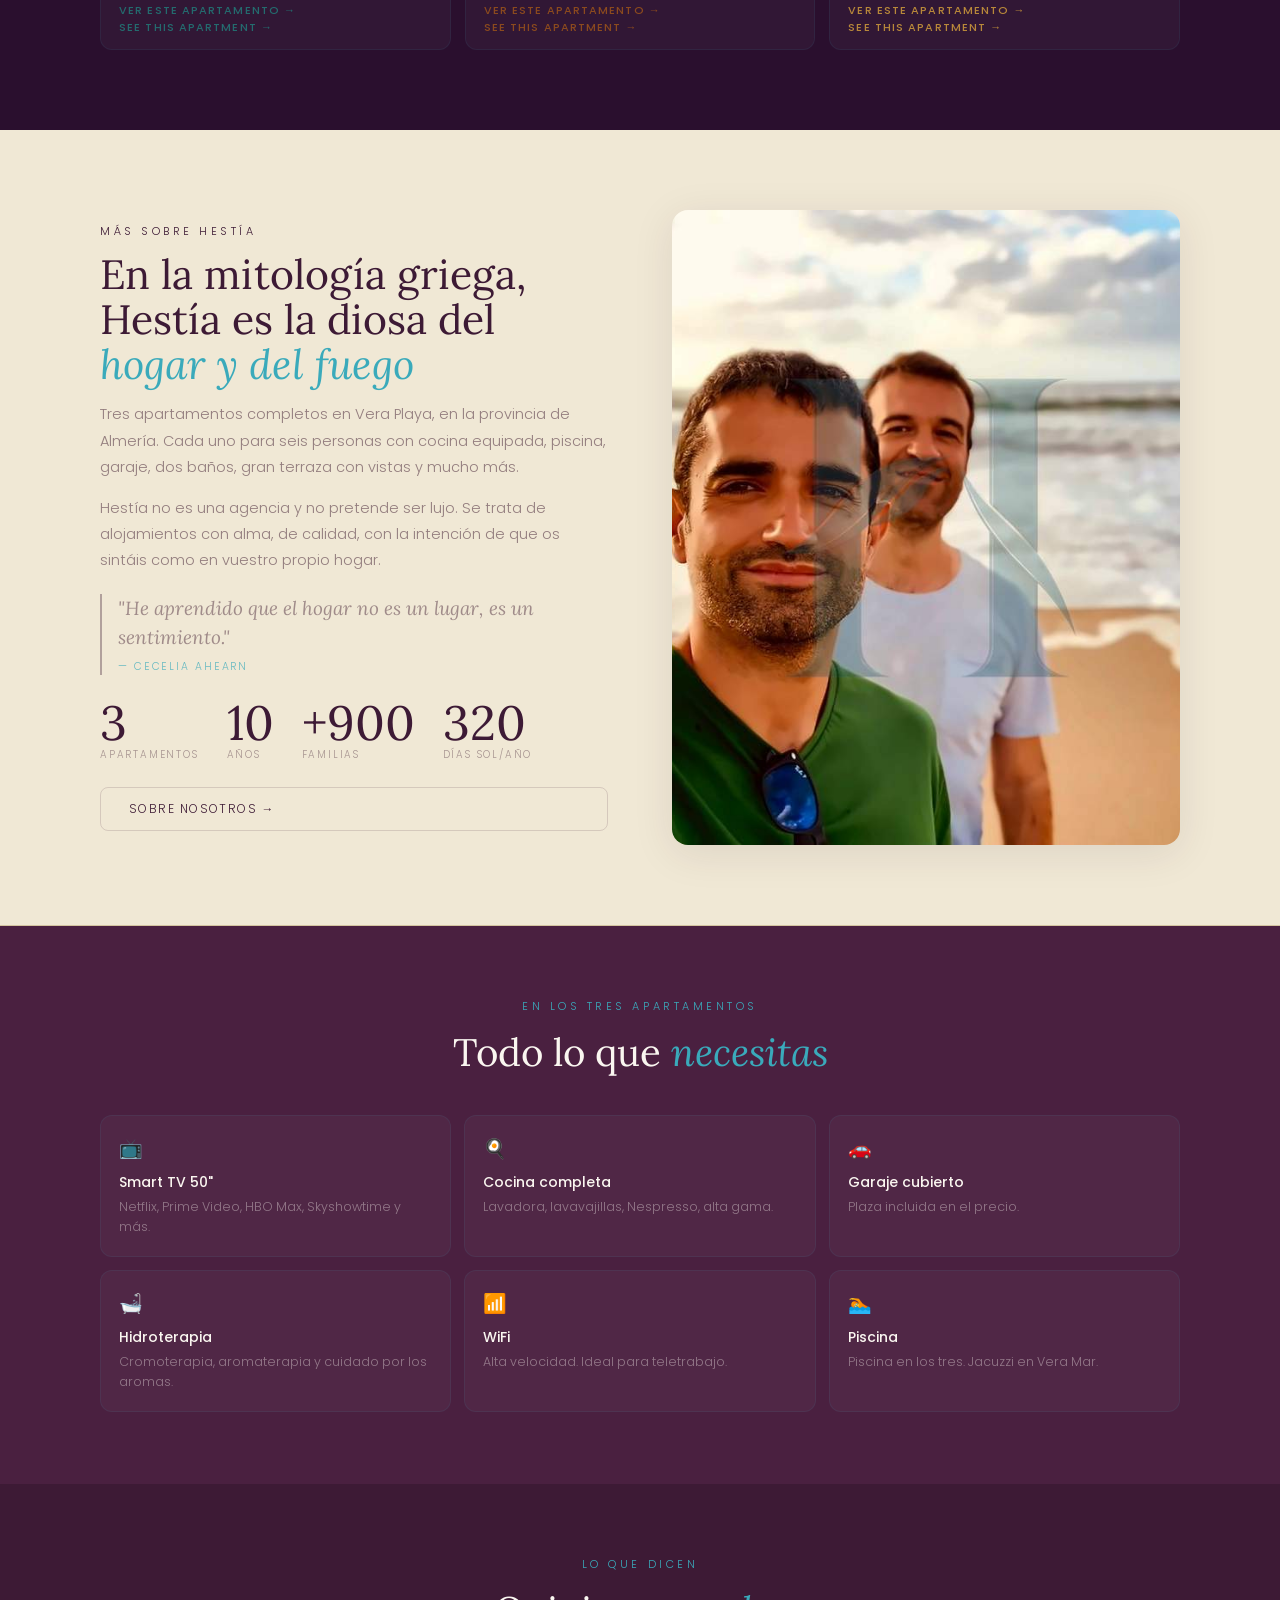
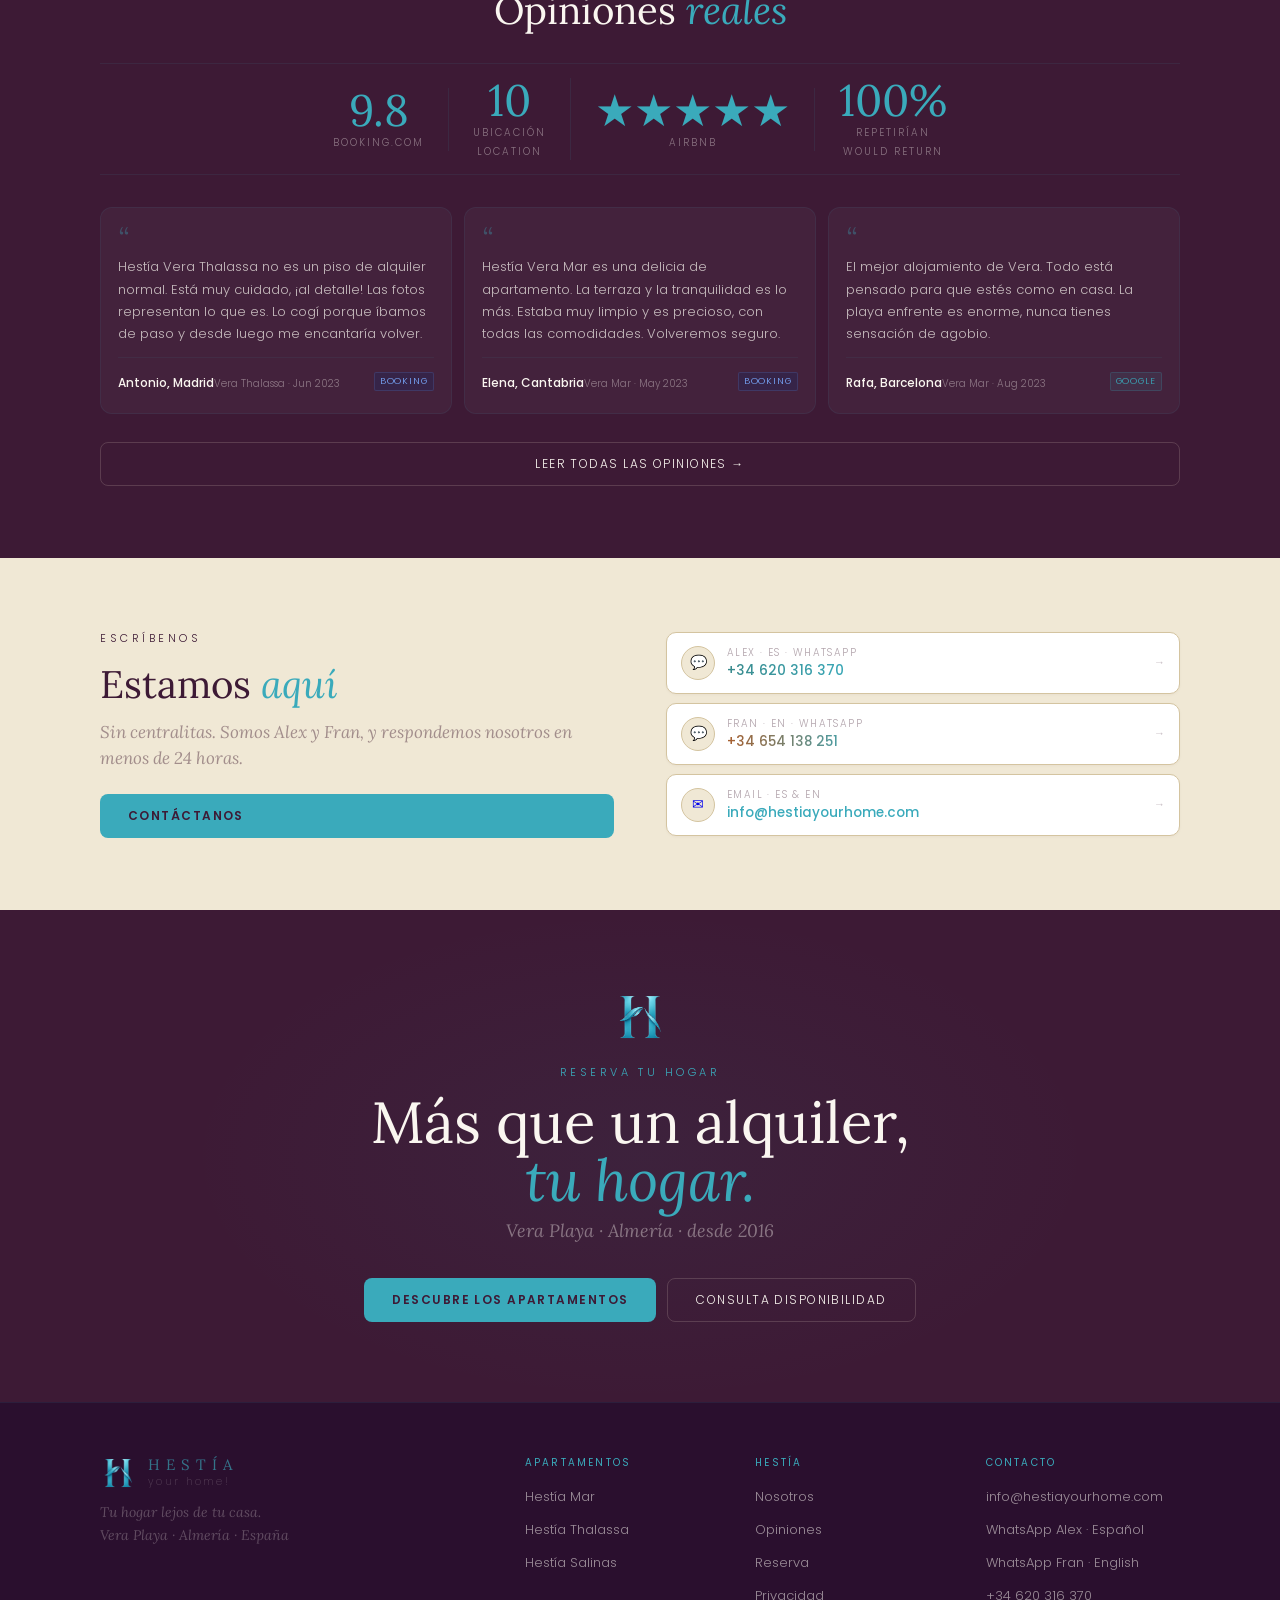
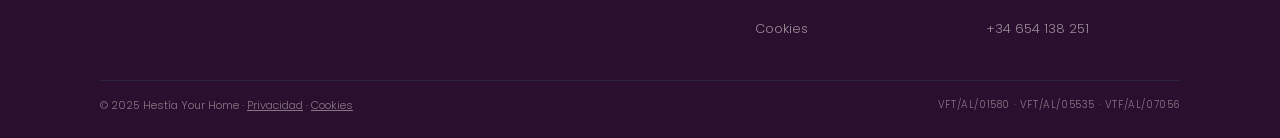
==== commit 2543c4e0: "Add files via upload" ====
--- a/index.html
+++ b/index.html
@@ -2,7 +2,17 @@
 <html lang="es">
 <head>
 <meta charset="UTF-8"><meta name="viewport" content="width=device-width,initial-scale=1.0">
-<title><span class="txt-es">Inicio</span><span class="txt-en">Home</span> &middot; Hest&iacute;a Your Home</title>
+<title>Hestía Your Home · Apartamentos turísticos en Vera Playa, Almería</title>
+<meta name="description" content="Tres apartamentos únicos en Vera Playa, Almería. Hestía Mar, Thalassa y Salinas. Atención personal de Alex y Fran. Reserva directa con el mejor precio garantizado.">
+<meta name="keywords" content="apartamentos vera playa, alquiler vacacional almería, hestía your home, apartamento playa almería, alquiler vera playa">
+<meta property="og:title" content="Hestía Your Home · Apartamentos turísticos en Vera Playa, Almería">
+<meta property="og:description" content="Tres apartamentos únicos en Vera Playa, Almería. Hestía Mar, Thalassa y Salinas. Atención personal de Alex y Fran. Reserva directa con el mejor precio garantizado.">
+<meta property="og:type" content="website">
+<meta property="og:url" content="https://hestiayourhome.com/">
+<meta property="og:image" content="https://hestiayourhome.com/og-image.jpg">
+<meta name="twitter:card" content="summary_large_image">
+<meta name="robots" content="index, follow">
+<link rel="canonical" href="https://hestiayourhome.com/">
 <meta name="description" content="Hest&iacute;a Your Home &mdash; Apartamentos vacacionales &uacute;nicos en Vera Playa, Almer&iacute;a.">
 <link rel="preconnect" href="https://fonts.googleapis.com"><link rel="preconnect" href="https://fonts.gstatic.com" crossorigin><link href="https://fonts.googleapis.com/css2?family=Lora:ital,wght@0,300;0,400;1,300;1,400&family=Poppins:wght@200;300;400;500;600&display=swap" rel="stylesheet">
 <style>
@@ -462,6 +472,7 @@
 .ac-vt .ac-concept{color:#A86030!important}
 .ac-vs .ac-concept{color:#CCA050!important}
 </style>
+<link rel="icon" type="image/png" href="[data-uri]">
 </head>
 <body class="es">
 <div class="topbar">
@@ -516,8 +527,8 @@
     <div class="car-ov">
       <p class="car-ey lang-es">Apartamento 01</p>
       <p class="car-ey lang-en">Apartment 01</p>
-      <h1 class="car-h lang-es">Hestía<em>Mar</em></h1>
-      <h1 class="car-h lang-en">Hestía<em>Mar</em></h1>
+      <h1 class="car-h lang-es">Hestía <em>Mar</em></h1>
+      <h1 class="car-h lang-en">Hestía <em>Mar</em></h1>
       <p class="car-sl lang-es">El mar en cada detalle · Terraza 20m²</p>
       <p class="car-sl lang-en">The sea in every detail · Terrace 20m²</p>
       <div class="car-btns">
@@ -532,8 +543,8 @@
     <div class="car-ov">
       <p class="car-ey lang-es">Apartamento 02</p>
       <p class="car-ey lang-en">Apartment 02</p>
-      <h1 class="car-h lang-es">Hestía<em>Thalassa</em></h1>
-      <h1 class="car-h lang-en">Hestía<em>Thalassa</em></h1>
+      <h1 class="car-h lang-es">Hestía <em>Thalassa</em></h1>
+      <h1 class="car-h lang-en">Hestía <em>Thalassa</em></h1>
       <p class="car-sl lang-es">El ático con vistas al horizonte · SPA</p>
       <p class="car-sl lang-en">Penthouse with horizon views · SPA</p>
       <div class="car-btns">
@@ -548,8 +559,8 @@
     <div class="car-ov">
       <p class="car-ey lang-es">Apartamento 03</p>
       <p class="car-ey lang-en">Apartment 03</p>
-      <h1 class="car-h lang-es">Hestía<em>Salinas</em></h1>
-      <h1 class="car-h lang-en">Hestía<em>Salinas</em></h1>
+      <h1 class="car-h lang-es">Hestía <em>Salinas</em></h1>
+      <h1 class="car-h lang-en">Hestía <em>Salinas</em></h1>
       <p class="car-sl lang-es">Sol y salinas a tu puerta · 2 terrazas</p>
       <p class="car-sl lang-en">Sun and salt flats at your door · 2 terraces</p>
       <div class="car-btns">
@@ -591,8 +602,8 @@
     <div class="s-apts-hd" da>
       <p class="ey lang-es">Tres maneras de vivir Vera Playa</p>
       <p class="ey lang-en">Three ways to live Vera Playa</p>
-      <h2 class="lang-es">Mira lo que te ofrece cada<em>Hestía</em> y elige el tuyo</h2>
-      <h2 class="lang-en">Discover what each<em>Hestía</em> offers and choose yours</h2>
+      <h2 class="lang-es">Mira lo que te ofrece cada <em>Hestía</em> y elige el tuyo</h2>
+      <h2 class="lang-en">Discover what each <em>Hestía</em> offers and choose yours</h2>
     </div>
     <div class="ag" da style="transition-delay:.06s">
       <a href="vera-mar.html" class="ac ac-vm">
@@ -640,8 +651,8 @@
     <div da>
       <p class="ey lang-es">Más sobre Hestía</p>
       <p class="ey lang-en">More about Hestía</p>
-      <h2 class="nos-h lang-es">En la mitología griega, Hestía es la diosa del<em>hogar y del fuego</em></h2>
-      <h2 class="nos-h lang-en">In Greek mythology, Hestía is the goddess of the<em>home and hearth</em></h2>
+      <h2 class="nos-h lang-es">En la mitología griega, Hestía es la diosa del <em>hogar y del fuego</em></h2>
+      <h2 class="nos-h lang-en">In Greek mythology, Hestía is the goddess of the <em>home and hearth</em></h2>
       <p class="nos-p lang-es">Tres apartamentos completos en Vera Playa, en la provincia de Almería. Cada uno para seis personas con cocina equipada, piscina, garaje, dos baños, gran terraza con vistas y mucho más.</p>
       <p class="nos-p lang-en">Three complete apartments in Vera Playa, Almería province. Each for six people with equipped kitchen, pool, garage, two bathrooms, large terrace with views and much more.</p>
       <p class="nos-p lang-es">Hestía no es una agencia y no pretende ser lujo. Se trata de alojamientos con alma, de calidad, con la intención de que os sintáis como en vuestro propio hogar.</p>
@@ -653,7 +664,7 @@
       <div class="stats">
         <div><span class="st-n">3</span><span class="st-l lang-es">Apartamentos</span><span class="st-l lang-en">Apartments</span></div>
         <div><span class="st-n">10</span><span class="st-l lang-es">Años</span><span class="st-l lang-en">Years</span></div>
-        <div><span class="st-n">+150</span><span class="st-l lang-es">Familias</span><span class="st-l lang-en">Families</span></div>
+        <div><span class="st-n">+900</span><span class="st-l lang-es">Familias</span><span class="st-l lang-en">Families</span></div>
         <div><span class="st-n">320</span><span class="st-l lang-es">días sol/año</span><span class="st-l lang-en">sunny days</span></div>
       </div>
       <a href="nosotros.html" class="btn-out-lt lang-es">Sobre nosotros &rarr;</a>
@@ -670,8 +681,8 @@
     <div class="s-feat-hd" da>
       <p class="ey lang-es">En los tres apartamentos</p>
       <p class="ey lang-en">In all three apartments</p>
-      <h2 class="lang-es">Todo lo que<em>necesitas</em></h2>
-      <h2 class="lang-en">Everything you<em>need</em></h2>
+      <h2 class="lang-es">Todo lo que <em>necesitas</em></h2>
+      <h2 class="lang-en">Everything you <em>need</em></h2>
     </div>
     <div class="fg" da style="transition-delay:.06s">
       <div class="fi"><span class="fi-ic">📺</span><p class="fi-t">Smart TV 50"</p><p class="fi-d lang-es">Netflix, Prime Video, HBO Max, Skyshowtime y más.</p><p class="fi-d lang-en">Netflix, Prime Video, HBO Max, Skyshowtime and more.</p></div>
@@ -689,8 +700,8 @@
     <div class="s-op-hd" da>
       <p class="ey lang-es">Lo que dicen</p>
       <p class="ey lang-en">What they say</p>
-      <h2 class="lang-es">Opiniones<em>reales</em></h2>
-      <h2 class="lang-en">Real<em>reviews</em></h2>
+      <h2 class="lang-es">Opiniones <em>reales</em></h2>
+      <h2 class="lang-en">Real <em>reviews</em></h2>
     </div>
     <div class="scores" da>
       <div class="sc-i"><span class="sc-n">9.8</span><span class="sc-l">Booking.com</span></div>
@@ -715,8 +726,8 @@
     <div da>
       <p class="ey lang-es">Escríbenos</p>
       <p class="ey lang-en">Get in touch</p>
-      <h2 class="ct-h lang-es">Estamos<em>aquí</em></h2>
-      <h2 class="ct-h lang-en">We are<em>here</em></h2>
+      <h2 class="ct-h lang-es">Estamos <em>aquí</em></h2>
+      <h2 class="ct-h lang-en">We are <em>here</em></h2>
       <p class="ct-p lang-es">Sin centralitas. Somos Alex y Fran, y respondemos nosotros en menos de 24 horas.</p>
       <p class="ct-p lang-en">No call centres. We are Alex and Fran, and we respond ourselves within 24 hours.</p>
       <a href="contacto.html" class="btn-sol lang-es">Contáctanos</a>
